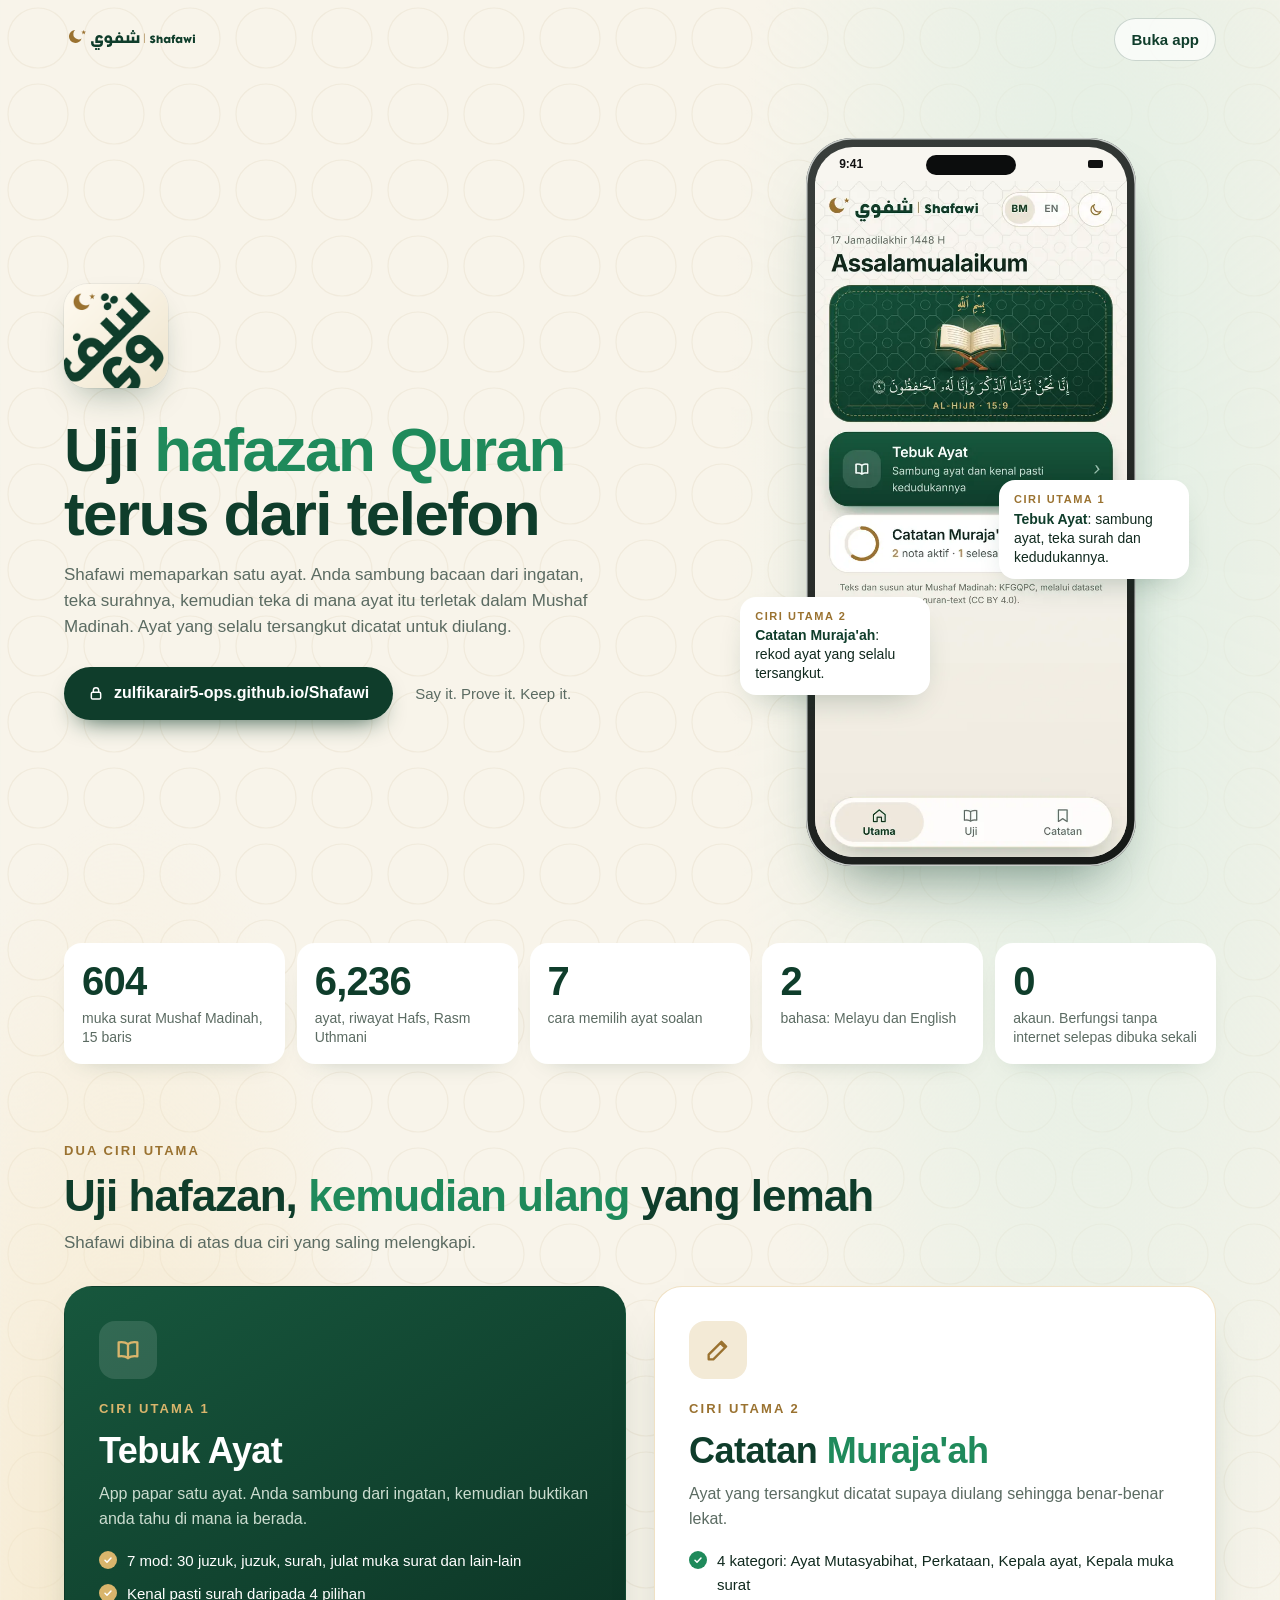
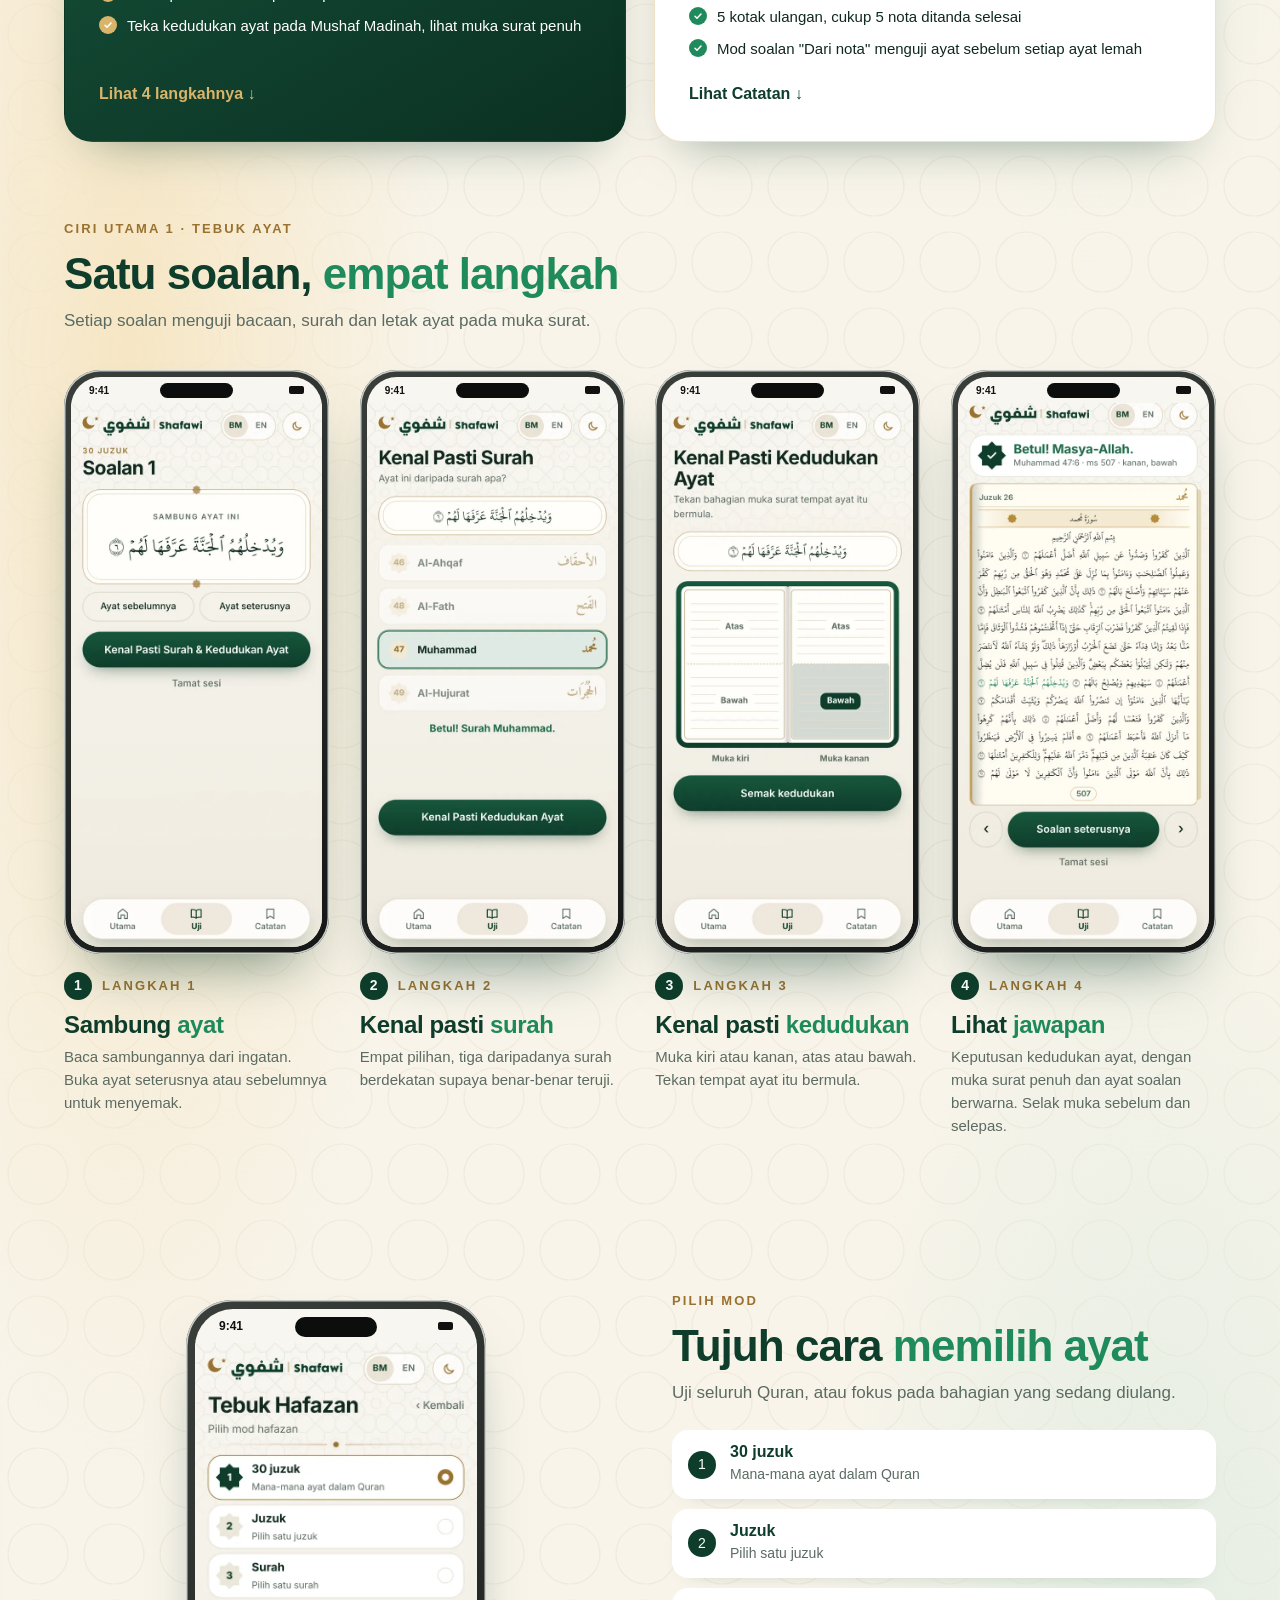
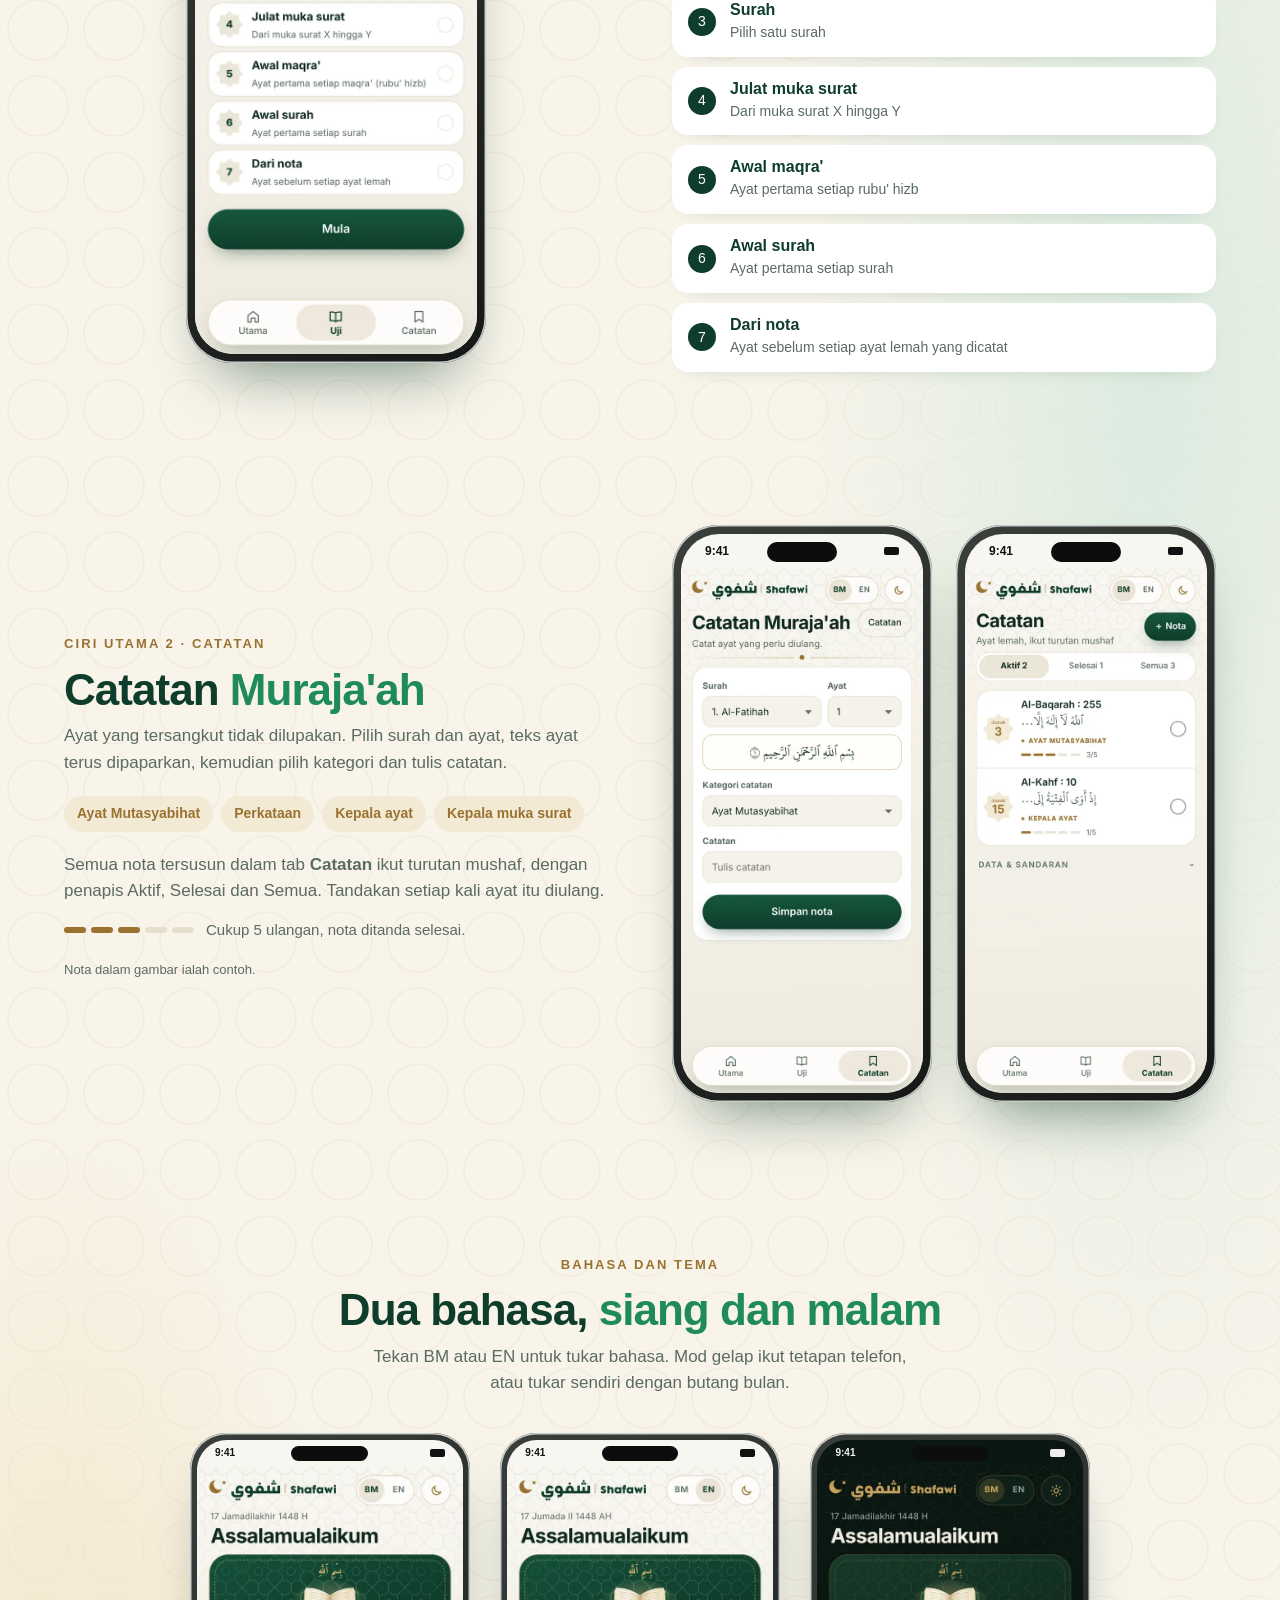
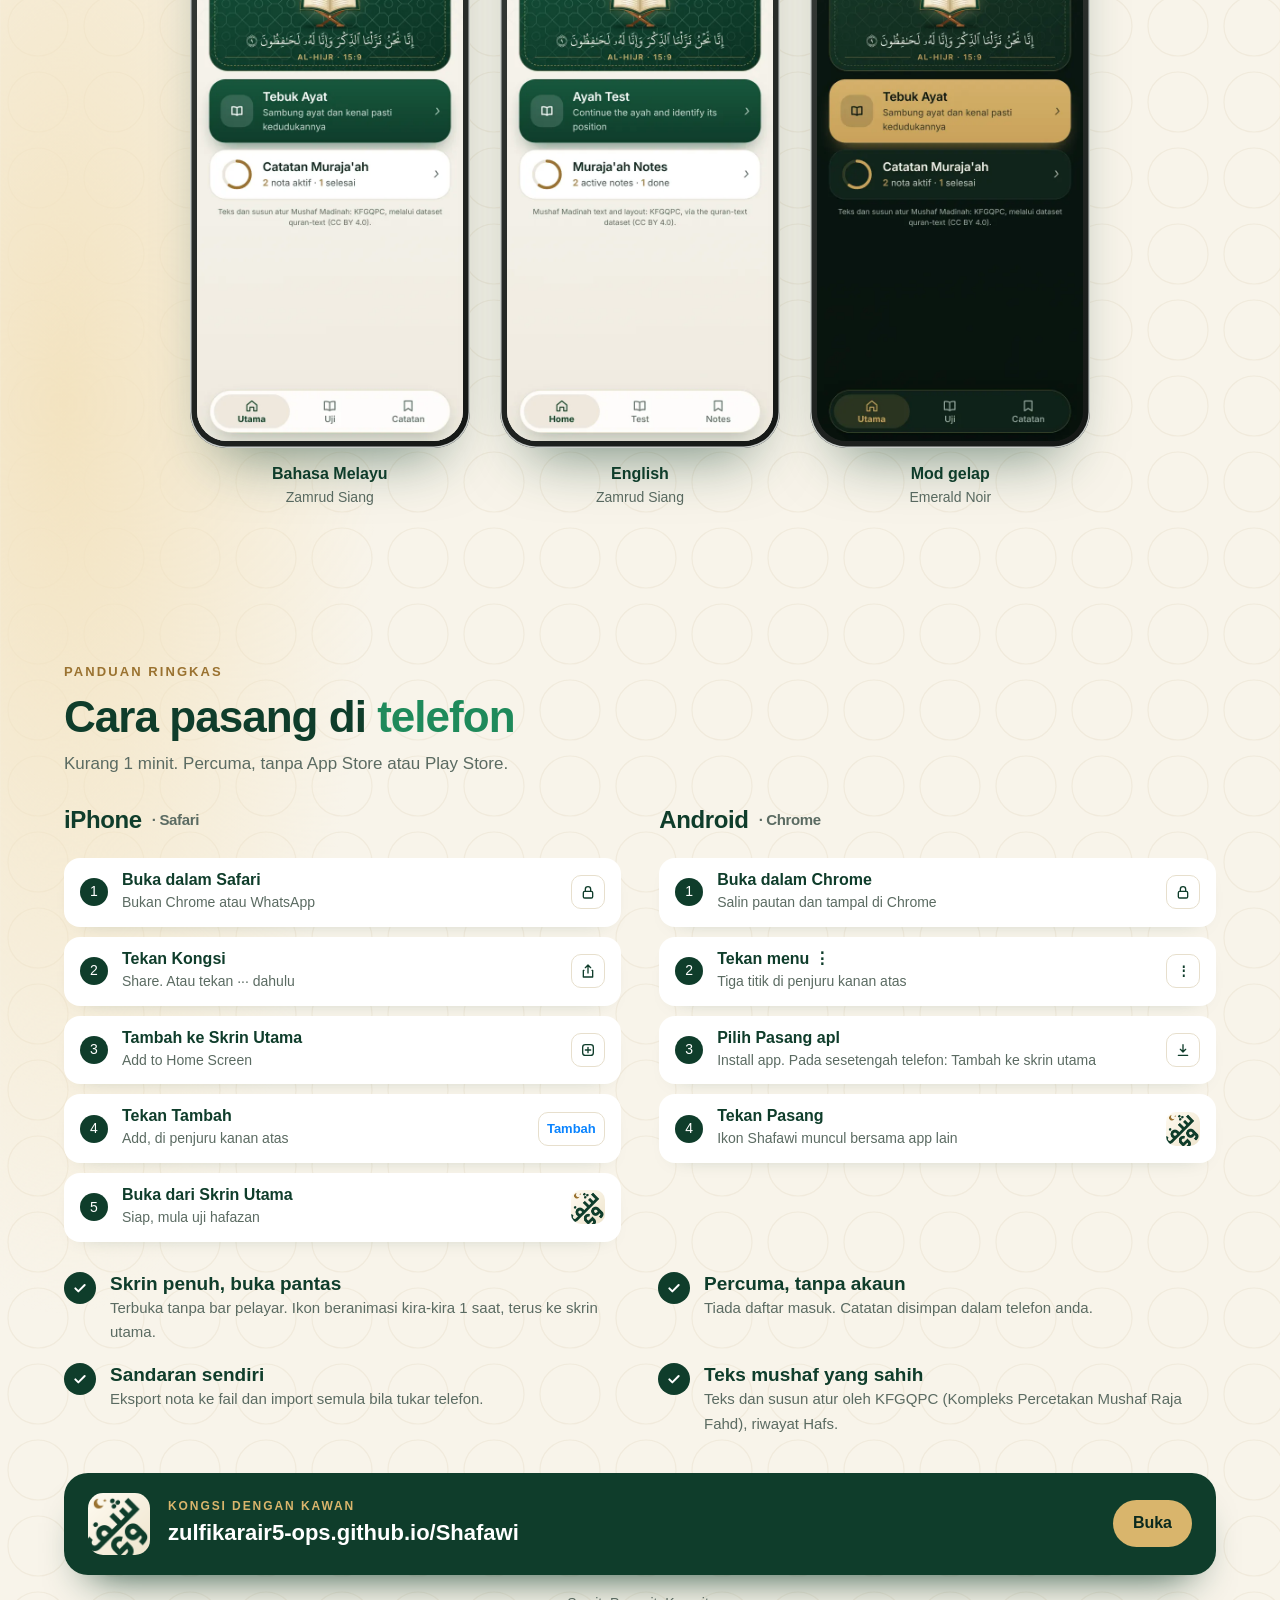
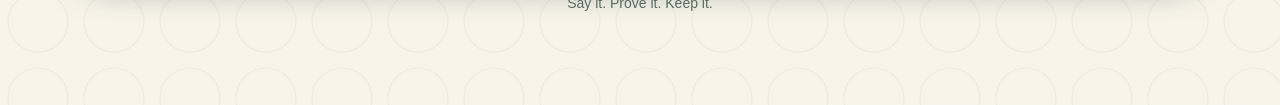
==== pengenalan/index.html @ 83bf3246 "Tambah halaman pengenalan di /pengenalan/ Halaman pengenalan Shafawi (dari dashboard) kini dihoskan " ====
<!doctype html>
<html lang="ms">
<head>
<meta charset="utf-8">
<meta name="viewport" content="width=device-width,initial-scale=1,viewport-fit=cover">
<title>Pengenalan Shafawi: App Uji Hafazan Al-Quran</title>
<meta name="description" content="Kenali Shafawi: app percuma untuk uji hafazan Al-Quran. Sambung ayat, teka surah, kenal pasti kedudukan ayat dalam Mushaf Madinah, dan catat ayat lemah untuk muraja'ah. Cara pasang di iPhone dan Android.">
<link rel="canonical" href="https://zulfikarair5-ops.github.io/Shafawi/pengenalan/">
<meta name="robots" content="index, follow">
<meta name="theme-color" content="#f8f4ea">
<meta property="og:type" content="website">
<meta property="og:site_name" content="Shafawi">
<meta property="og:title" content="Pengenalan Shafawi: Say it. Prove it. Keep it.">
<meta property="og:description" content="Uji hafazan Al-Quran dari telefon. Lihat cara ia berfungsi dan cara pasang di iPhone dan Android.">
<meta property="og:url" content="https://zulfikarair5-ops.github.io/Shafawi/pengenalan/">
<meta property="og:image" content="https://zulfikarair5-ops.github.io/Shafawi/icons/og-banner-cerah.jpg?v=2">
<meta property="og:image:width" content="1200">
<meta property="og:image:height" content="630">
<meta name="twitter:card" content="summary_large_image">
<meta name="twitter:image" content="https://zulfikarair5-ops.github.io/Shafawi/icons/og-banner-cerah.jpg?v=2">
<link rel="icon" href="../icons/icon.svg?v=2" type="image/svg+xml">
<link rel="apple-touch-icon" href="../icons/apple-touch-icon.png?v=2">
<style>
/* VOICE everyday, calm, shared with friends; follows the "Cara pasang di iPhone" poster
   IDEA the install-guide poster set: cream paper, soft gold and green glow, numbered step pills, iPhone mockups
   PICTURE the real app inside iPhone 15 frames with white callout cards
   COLOUR fixed Zamrud Siang: cream #f8f4ea, emerald #0f3d2b, highlight green #1f8a5b, gold #9a7230, white cards
   TYPE system sans (SF Pro), bold headings with green highlight words, gold small caps labels
   LAYOUT laptop: hero copy | phone; phone: label, title, phone, link banner */
:root{color-scheme:light;--bg:#f8f4ea;--bg2:#efe8d8;--card:#fff;--ink:#10291e;--mut:#5b6b62;--em:#0f3d2b;--hi:#1f8a5b;--gold:#9a7230;--gold2:#d9b56c;--line:#e7dfcd;
--sans:-apple-system,BlinkMacSystemFont,"SF Pro Text","SF Pro Display",Inter,"Helvetica Neue",Arial,sans-serif}
*{box-sizing:border-box;min-width:0}
body{margin:0;background:var(--bg);color:var(--ink);font:16px/1.55 var(--sans);overflow-x:clip;position:relative}
body::before{content:"";position:absolute;inset:0;z-index:-1;pointer-events:none;background:
radial-gradient(40% 30% at 85% 8%,#dfeee3 0,transparent 70%),radial-gradient(35% 25% at 10% 30%,#f6e6c4 0,transparent 70%),
radial-gradient(40% 25% at 90% 55%,#dcebe0 0,transparent 70%),radial-gradient(35% 20% at 5% 80%,#f3e3c0 0,transparent 70%),
url("data:image/svg+xml,%3Csvg xmlns='http://www.w3.org/2000/svg' width='76' height='76'%3E%3Ccircle cx='38' cy='38' r='30' fill='none' stroke='%239a7230' stroke-opacity='.08' stroke-width='1.2'/%3E%3C/svg%3E")}
a{color:inherit}
.in{max-width:1160px;margin:0 auto}
.band{padding-block:clamp(40px,6vw,80px);padding-left:max(5vw,16px,env(safe-area-inset-left,0px));padding-right:max(5vw,16px,env(safe-area-inset-right,0px))}
em{font-style:normal;color:var(--hi)}
h1{font-size:clamp(40px,5.6vw,62px);line-height:1.03;letter-spacing:-.025em;margin:0 0 16px;color:var(--em)}
h2{font-size:clamp(30px,3.8vw,44px);line-height:1.06;letter-spacing:-.022em;margin:0 0 10px;color:var(--em)}
h3{font-size:clamp(20px,2vw,24px);line-height:1.12;letter-spacing:-.015em;margin:0 0 6px;color:var(--em)}
.lead{font-size:17px;color:var(--mut);max-width:58ch;margin:0}
.lbl{display:flex;align-items:center;gap:10px;font-size:13px;font-weight:700;letter-spacing:.16em;text-transform:uppercase;color:var(--gold);margin-bottom:12px}
.pill{display:inline-grid;place-items:center;width:28px;height:28px;border-radius:50%;background:var(--em);color:#fff;font-size:14px;letter-spacing:0;flex:none}
.top{display:flex;align-items:center;justify-content:space-between;gap:16px;padding-block:18px 0}
.top img{height:30px;width:auto}
.top a{font-weight:650;font-size:15px;color:var(--em);text-decoration:none;border:1px solid #0f3d2b33;border-radius:999px;padding:9px 16px;background:#ffffffb0}
/* hero */
.hgrid{display:grid;grid-template-columns:minmax(0,1.1fr) minmax(0,.9fr);gap:clamp(28px,5vw,64px);align-items:center}
.icon{width:104px;height:104px;border-radius:24px;box-shadow:0 16px 34px -14px #0f3d2b66,0 0 0 1px #0000000d;margin-bottom:22px}
.link{display:inline-flex;align-items:center;gap:10px;background:var(--em);color:#fff;border-radius:999px;padding:14px 24px;font-weight:650;text-decoration:none;font-size:16px;overflow-wrap:anywhere;box-shadow:0 12px 26px -14px #0f3d2b}
.link svg{width:16px;height:16px;flex:none}
.cta{display:flex;flex-wrap:wrap;align-items:center;gap:14px 22px;margin-top:26px}
.say{color:var(--mut);font-size:15px}
/* phone */
.stage{position:relative;justify-self:center;width:min(100%,330px)}
.ph{position:relative;border-radius:46px;padding:9px;background:linear-gradient(145deg,#3a3f3c,#151816);box-shadow:0 0 0 1.5px #c9cdca inset,0 34px 60px -30px #0f3d2b99}
.scr{position:relative;border-radius:38px;overflow:hidden;background:#f8f6f0}
.sb{display:flex;justify-content:space-between;align-items:center;height:34px;padding:0 24px;font:650 12px var(--sans);color:#111}
.sb::after{content:"";position:absolute;top:8px;left:50%;width:29%;height:20px;margin-left:-14.5%;border-radius:12px;background:#0c0d0d}
.sb i{display:flex;gap:4px;align-items:center}.sb i u{display:block;width:15px;height:8px;border-radius:2px;background:#111}
.scr img{display:block;width:100%;aspect-ratio:590/1278;object-fit:cover}
.ph.dk .scr{background:#0a1712}.ph.dk .sb{color:#eee}.ph.dk .sb i u{background:#eee}
.call{position:absolute;background:#fff;border-radius:16px;padding:12px 15px;box-shadow:0 14px 34px -16px #0f3d2b55;font-size:14px;line-height:1.35;max-width:190px;z-index:2}
.call small{display:block;font-size:11px;font-weight:700;letter-spacing:.14em;text-transform:uppercase;color:var(--gold);margin-bottom:3px}
.call b{color:var(--em)}
.c1{top:47%;right:-16%}.c2{top:63%;left:-20%}
/* stats */
.stats{display:grid;grid-template-columns:repeat(5,minmax(0,1fr));gap:12px}
.st{background:var(--card);border-radius:18px;padding:18px;box-shadow:0 10px 28px -20px #0f3d2b66}
.st b{display:block;font-size:clamp(30px,3.2vw,40px);line-height:1;letter-spacing:-.02em;color:var(--em)}
.st span{display:block;margin-top:8px;font-size:14px;color:var(--mut);line-height:1.35}
/* flow */
.flow{display:grid;grid-template-columns:repeat(4,minmax(0,1fr));gap:clamp(18px,2.4vw,32px);margin-top:36px}
.step{display:flex;flex-direction:column;gap:18px}
.step .ph,.three .ph{border-radius:36px;padding:7px}.step .scr,.three .scr{border-radius:30px}.step .sb,.three .sb{height:26px;font-size:10px;padding:0 18px}.step .sb::after,.three .sb::after{top:6px;height:15px}
.step p{margin:0;color:var(--mut);font-size:15px}
/* split */
.split{display:grid;grid-template-columns:minmax(0,1fr) minmax(0,1fr);gap:clamp(28px,5vw,72px);align-items:center}
.list{list-style:none;padding:0;margin:24px 0 0;display:grid;gap:10px}
.list li{display:flex;align-items:center;gap:14px;background:var(--card);border-radius:16px;padding:12px 16px;box-shadow:0 8px 22px -18px #0f3d2b66}
.list li b{display:block;color:var(--em);font-size:16px;line-height:1.25}
.list li div span{font-size:14px;color:var(--mut)}
.list .ico{font-style:normal;margin-left:auto;flex:none;display:grid;place-items:center;min-width:34px;height:34px;padding:0 8px;border-radius:10px;border:1px solid var(--line);color:var(--em);font-size:13px;font-weight:700}
.list .ico svg{width:16px;height:16px}
.two{display:grid;grid-template-columns:repeat(2,minmax(0,1fr));gap:clamp(14px,2vw,24px)}
.three{display:grid;grid-template-columns:repeat(3,minmax(0,1fr));gap:clamp(14px,2.4vw,32px);max-width:900px;margin:36px auto 0}
.three figure{margin:0;text-align:center}
.three figcaption{margin-top:14px;font-weight:650;color:var(--em)}
.three figcaption span{display:block;font-weight:400;color:var(--mut);font-size:14px}
.cats{display:flex;flex-wrap:wrap;gap:8px;margin:20px 0}
.cats span{padding:7px 13px;border-radius:999px;background:#f3ead6;color:var(--gold);font-weight:650;font-size:14px}
.reps{display:flex;align-items:center;gap:12px;margin-top:14px;color:var(--mut);font-size:15px}
.reps i{display:flex;gap:5px}.reps u{width:22px;height:6px;border-radius:3px;background:var(--gold)}.reps u.o{background:var(--line)}
.note{font-size:13px;color:var(--mut);margin-top:18px}
/* install */
.inst{display:grid;grid-template-columns:repeat(2,minmax(0,1fr));gap:clamp(20px,3vw,40px);margin-top:30px}
.inst h3{display:flex;align-items:center;gap:10px}
.inst .lead{font-size:15px}
.checks{display:grid;grid-template-columns:repeat(2,minmax(0,1fr));gap:18px 36px;margin-top:30px}
.ck{display:flex;gap:14px}
.ck i{flex:none;display:grid;place-items:center;width:32px;height:32px;border-radius:50%;background:var(--em);color:#fff}
.ck i svg{width:16px;height:16px}
.ck b{display:block;color:var(--em);font-size:19px;line-height:1.25}
.ck span{color:var(--mut);font-size:15px}
.share{display:flex;align-items:center;gap:18px;background:var(--em);color:#fff;border-radius:24px;padding:20px 24px;text-decoration:none;margin-top:36px;box-shadow:0 24px 44px -26px #0f3d2b}
.share img{width:62px;height:62px;border-radius:15px;flex:none}
.share small{display:block;font-size:12px;font-weight:700;letter-spacing:.16em;text-transform:uppercase;color:var(--gold2)}
.share b{display:block;font-size:clamp(17px,2.2vw,22px);overflow-wrap:anywhere}
.share .go{margin-left:auto;flex:none;background:var(--gold2);color:#0b2a1e;border-radius:999px;padding:11px 20px;font-weight:700}
.feat{display:grid;grid-template-columns:repeat(2,minmax(0,1fr));gap:clamp(16px,2.4vw,28px);margin-top:30px}
.fc{display:flex;flex-direction:column;border-radius:28px;padding:clamp(22px,3vw,34px);background:var(--card);box-shadow:0 24px 48px -30px #0f3d2b88;text-decoration:none;border:1.5px solid #d9b56c66}
.fc.g{background:linear-gradient(150deg,#17573d,#0b3022);color:#fff;border-color:transparent}
.fc .fi{display:grid;place-items:center;width:58px;height:58px;border-radius:16px;background:#f3ead6;color:var(--gold);margin-bottom:20px}
.fc.g .fi{background:#ffffff1f;color:var(--gold2)}
.fc .fi svg{width:28px;height:28px}
.fc h3{font-size:clamp(28px,3vw,36px);margin-bottom:10px}
.fc.g h3{color:#fff}.fc.g .lbl{color:var(--gold2)}
.fc p{margin:0 0 18px;color:var(--mut);font-size:16px}.fc.g p{color:#cbdccf}
.fc ul{list-style:none;padding:0;margin:0 0 22px;display:grid;gap:9px}
.fc li{display:flex;gap:10px;align-items:flex-start;font-size:15px}
.fc li::before{content:"";flex:none;width:18px;height:18px;margin-top:2px;border-radius:50%;background:var(--hi) url("data:image/svg+xml,%3Csvg xmlns='http://www.w3.org/2000/svg' viewBox='0 0 24 24'%3E%3Cpath d='M6 12.5l4 4L18 8' fill='none' stroke='white' stroke-width='3' stroke-linecap='round' stroke-linejoin='round'/%3E%3C/svg%3E") center/12px no-repeat}
.fc.g li::before{background-color:var(--gold2)}
.fc .more{margin-top:auto;font-weight:700;color:var(--em)}.fc.g .more{color:var(--gold2)}
.foot{text-align:center;color:var(--mut);font-size:14px;margin-top:18px}
@media(max-width:900px){
.hgrid,.split,.inst{grid-template-columns:1fr}.stage{width:min(80%,320px)}
.stats{grid-template-columns:repeat(3,minmax(0,1fr))}
.flow{grid-template-columns:repeat(2,minmax(0,1fr));row-gap:40px}
.split .pics{order:2}.c1{right:-8%}.c2{left:-10%}}
@media(max-width:900px){.feat{grid-template-columns:1fr}}
@media(max-width:600px){
.stats{grid-template-columns:repeat(2,minmax(0,1fr))}.st:last-child{grid-column:1/-1}
.flow{gap:14px;row-gap:34px}.step p{font-size:14px}.step .lbl{font-size:11px;letter-spacing:.12em;gap:7px}.step .pill{width:24px;height:24px;font-size:12px}
.three{grid-template-columns:repeat(3,minmax(0,1fr));gap:10px}.three figcaption{font-size:14px}.three figcaption span{font-size:12px}
.checks{grid-template-columns:1fr}.share{flex-wrap:wrap}.share .go{margin-left:0}
.call{font-size:13px;max-width:150px;padding:10px 12px}.c1{right:-6%;top:44%}.c2{left:-6%;top:62%}
.ph{border-radius:40px}.scr{border-radius:33px}.three .ph{border-radius:24px;padding:5px}.three .scr{border-radius:20px}.three .sb{height:18px;font-size:8px;padding:0 10px}.three .sb::after{top:4px;height:10px}}
</style>
</head>
<body>

<div class="band" style="padding-block:0">
 <div class="in top"><img src="img/wm-light.svg" alt="Shafawi"><a href="../">Buka app</a></div>
</div>

<section class="band">
 <div class="in hgrid">
  <div>
   <img class="icon" src="img/icon.png" alt="Ikon Shafawi">
   
   <h1>Uji <em>hafazan Quran</em> terus dari telefon</h1>
   <p class="lead">Shafawi memaparkan satu ayat. Anda sambung bacaan dari ingatan, teka surahnya, kemudian teka di mana ayat itu terletak dalam Mushaf Madinah. Ayat yang selalu tersangkut dicatat untuk diulang.</p>
   <div class="cta"><a class="link" href="../"><svg viewBox="0 0 24 24" fill="none" stroke="currentColor" stroke-width="2.2" stroke-linecap="round"><rect x="5" y="11" width="14" height="10" rx="2"/><path d="M8 11V8a4 4 0 018 0v3"/></svg>zulfikarair5-ops.github.io/Shafawi</a><span class="say">Say it. Prove it. Keep it.</span></div>
  </div>
  <div class="stage">
   <div class="ph"><div class="scr"><div class="sb"><span>9:41</span><i><u></u></i></div><img src="img/01-home-light.webp" alt="Skrin utama Shafawi"></div></div>
   <div class="call c1"><small>Ciri utama 1</small><b>Tebuk Ayat</b>: sambung ayat, teka surah dan kedudukannya.</div>
   <div class="call c2"><small>Ciri utama 2</small><b>Catatan Muraja'ah</b>: rekod ayat yang selalu tersangkut.</div>
  </div>
 </div>
</section>

<section class="band" style="padding-top:0">
 <div class="in stats">
  <div class="st"><b>604</b><span>muka surat Mushaf Madinah, 15 baris</span></div>
  <div class="st"><b>6,236</b><span>ayat, riwayat Hafs, Rasm Uthmani</span></div>
  <div class="st"><b>7</b><span>cara memilih ayat soalan</span></div>
  <div class="st"><b>2</b><span>bahasa: Melayu dan English</span></div>
  <div class="st"><b>0</b><span>akaun. Berfungsi tanpa internet selepas dibuka sekali</span></div>
 </div>
</section>

<section class="band" style="padding-top:0">
 <div class="in">
  <div class="lbl">Dua ciri utama</div>
  <h2>Uji hafazan, <em>kemudian ulang</em> yang lemah</h2>
  <p class="lead">Shafawi dibina di atas dua ciri yang saling melengkapi.</p>
  <div class="feat">
   <a class="fc g" href="#uji"><span class="fi"><svg viewBox="0 0 24 24" fill="none" stroke="currentColor" stroke-width="2" stroke-linecap="round" stroke-linejoin="round"><path d="M12 7c-2-1.6-5-2-8-1.5v12c3-.5 6 0 8 1.5 2-1.5 5-2 8-1.5v-12c-3-.5-6-.1-8 1.5zM12 7v12"/></svg></span><div class="lbl">Ciri utama 1</div><h3>Tebuk Ayat</h3><p>App papar satu ayat. Anda sambung dari ingatan, kemudian buktikan anda tahu di mana ia berada.</p><ul><li>7 mod: 30 juzuk, juzuk, surah, julat muka surat dan lain-lain</li><li>Kenal pasti surah daripada 4 pilihan</li><li>Teka kedudukan ayat pada Mushaf Madinah, lihat muka surat penuh</li></ul><span class="more">Lihat 4 langkahnya &darr;</span></a>
   <a class="fc" href="#catatan"><span class="fi"><svg viewBox="0 0 24 24" fill="none" stroke="currentColor" stroke-width="2" stroke-linecap="round" stroke-linejoin="round"><path d="M4 20h4L19 9l-4-4L4 16zM14 6l4 4"/></svg></span><div class="lbl">Ciri utama 2</div><h3>Catatan <em>Muraja'ah</em></h3><p>Ayat yang tersangkut dicatat supaya diulang sehingga benar-benar lekat.</p><ul><li>4 kategori: Ayat Mutasyabihat, Perkataan, Kepala ayat, Kepala muka surat</li><li>5 kotak ulangan, cukup 5 nota ditanda selesai</li><li>Mod soalan "Dari nota" menguji ayat sebelum setiap ayat lemah</li></ul><span class="more">Lihat Catatan &darr;</span></a>
  </div>
 </div>
</section>

<section class="band" style="padding-top:0" id="uji">
 <div class="in">
  <div class="lbl">Ciri utama 1 &middot; Tebuk ayat</div>
  <h2>Satu soalan, <em>empat langkah</em></h2>
  <p class="lead">Setiap soalan menguji bacaan, surah dan letak ayat pada muka surat.</p>
  <div class="flow">
   <div class="step"><div class="ph"><div class="scr"><div class="sb"><span>9:41</span><i><u></u></i></div><img src="img/03-soalan-light.webp" alt="Skrin soalan"></div></div><div><div class="lbl"><span class="pill">1</span>Langkah 1</div><h3>Sambung <em>ayat</em></h3><p>Baca sambungannya dari ingatan. Buka ayat seterusnya atau sebelumnya untuk menyemak.</p></div></div>
   <div class="step"><div class="ph"><div class="scr"><div class="sb"><span>9:41</span><i><u></u></i></div><img src="img/04-surah-light.webp" alt="Kenal pasti surah"></div></div><div><div class="lbl"><span class="pill">2</span>Langkah 2</div><h3>Kenal pasti <em>surah</em></h3><p>Empat pilihan, tiga daripadanya surah berdekatan supaya benar-benar teruji.</p></div></div>
   <div class="step"><div class="ph"><div class="scr"><div class="sb"><span>9:41</span><i><u></u></i></div><img src="img/05-teka-light.webp" alt="Kenal pasti kedudukan"></div></div><div><div class="lbl"><span class="pill">3</span>Langkah 3</div><h3>Kenal pasti <em>kedudukan</em></h3><p>Muka kiri atau kanan, atas atau bawah. Tekan tempat ayat itu bermula.</p></div></div>
   <div class="step"><div class="ph"><div class="scr"><div class="sb"><span>9:41</span><i><u></u></i></div><img src="img/06-jawapan-light.webp" alt="Skrin jawapan"></div></div><div><div class="lbl"><span class="pill">4</span>Langkah 4</div><h3>Lihat <em>jawapan</em></h3><p>Keputusan kedudukan ayat, dengan muka surat penuh dan ayat soalan berwarna. Selak muka sebelum dan selepas.</p></div></div>
  </div>
 </div>
</section>

<section class="band">
 <div class="in split">
  <div class="pics stage" style="width:min(100%,300px)"><div class="ph"><div class="scr"><div class="sb"><span>9:41</span><i><u></u></i></div><img src="img/02-mod-light.webp" alt="Pilih mod hafazan"></div></div></div>
  <div>
   <div class="lbl">Pilih mod</div>
   <h2>Tujuh cara <em>memilih ayat</em></h2>
   <p class="lead">Uji seluruh Quran, atau fokus pada bahagian yang sedang diulang.</p>
   <ol class="list">
    <li><span class="pill">1</span><div><b>30 juzuk</b><span>Mana-mana ayat dalam Quran</span></div></li>
    <li><span class="pill">2</span><div><b>Juzuk</b><span>Pilih satu juzuk</span></div></li>
    <li><span class="pill">3</span><div><b>Surah</b><span>Pilih satu surah</span></div></li>
    <li><span class="pill">4</span><div><b>Julat muka surat</b><span>Dari muka surat X hingga Y</span></div></li>
    <li><span class="pill">5</span><div><b>Awal maqra'</b><span>Ayat pertama setiap rubu' hizb</span></div></li>
    <li><span class="pill">6</span><div><b>Awal surah</b><span>Ayat pertama setiap surah</span></div></li>
    <li><span class="pill">7</span><div><b>Dari nota</b><span>Ayat sebelum setiap ayat lemah yang dicatat</span></div></li>
   </ol>
  </div>
 </div>
</section>

<section class="band" id="catatan">
 <div class="in split">
  <div>
   <div class="lbl">Ciri utama 2 &middot; Catatan</div>
   <h2>Catatan <em>Muraja'ah</em></h2>
   <p class="lead">Ayat yang tersangkut tidak dilupakan. Pilih surah dan ayat, teks ayat terus dipaparkan, kemudian pilih kategori dan tulis catatan.</p>
   <div class="cats"><span>Ayat Mutasyabihat</span><span>Perkataan</span><span>Kepala ayat</span><span>Kepala muka surat</span></div>
   <p class="lead">Semua nota tersusun dalam tab <b>Catatan</b> ikut turutan mushaf, dengan penapis Aktif, Selesai dan Semua. Tandakan setiap kali ayat itu diulang.</p>
   <div class="reps"><i><u></u><u></u><u></u><u class="o"></u><u class="o"></u></i>Cukup 5 ulangan, nota ditanda selesai.</div>
   <p class="note">Nota dalam gambar ialah contoh.</p>
  </div>
  <div class="pics two">
   <div class="ph"><div class="scr"><div class="sb"><span>9:41</span><i><u></u></i></div><img src="img/07-nota-light.webp" alt="Borang catatan"></div></div>
   <div class="ph"><div class="scr"><div class="sb"><span>9:41</span><i><u></u></i></div><img src="img/08-library-light.webp" alt="Senarai Catatan"></div></div>
  </div>
 </div>
</section>

<section class="band">
 <div class="in" style="text-align:center">
  <div class="lbl" style="justify-content:center">Bahasa dan tema</div>
  <h2>Dua bahasa, <em>siang dan malam</em></h2>
  <p class="lead" style="margin:0 auto">Tekan BM atau EN untuk tukar bahasa. Mod gelap ikut tetapan telefon, atau tukar sendiri dengan butang bulan.</p>
  <div class="three">
   <figure><div class="ph"><div class="scr"><div class="sb"><span>9:41</span><i><u></u></i></div><img src="img/01-home-light.webp" alt="Bahasa Melayu, mod cerah"></div></div><figcaption>Bahasa Melayu<span>Zamrud Siang</span></figcaption></figure>
   <figure><div class="ph"><div class="scr"><div class="sb"><span>9:41</span><i><u></u></i></div><img src="img/09-home-en-light.webp" alt="English, mod cerah"></div></div><figcaption>English<span>Zamrud Siang</span></figcaption></figure>
   <figure><div class="ph dk"><div class="scr"><div class="sb"><span>9:41</span><i><u></u></i></div><img src="img/01-home-dark.webp" alt="Mod gelap"></div></div><figcaption>Mod gelap<span>Emerald Noir</span></figcaption></figure>
  </div>
 </div>
</section>

<section class="band" id="pasang">
 <div class="in">
  <div class="lbl">Panduan ringkas</div>
  <h2>Cara pasang di <em>telefon</em></h2>
  <p class="lead">Kurang 1 minit. Percuma, tanpa App Store atau Play Store.</p>
  <div class="inst">
   <div>
    <h3>iPhone <span class="lead">&middot; Safari</span></h3>
    <ol class="list">
     <li><span class="pill">1</span><div><b>Buka dalam Safari</b><span>Bukan Chrome atau WhatsApp</span></div><i class="ico"><svg viewBox="0 0 24 24" fill="none" stroke="currentColor" stroke-width="2" stroke-linecap="round"><rect x="5" y="11" width="14" height="10" rx="2"/><path d="M8 11V8a4 4 0 018 0v3"/></svg></i></li>
     <li><span class="pill">2</span><div><b>Tekan Kongsi</b><span>Share. Atau tekan &middot;&middot;&middot; dahulu</span></div><i class="ico"><svg viewBox="0 0 24 24" fill="none" stroke="currentColor" stroke-width="2" stroke-linecap="round" stroke-linejoin="round"><path d="M12 3v12M8 7l4-4 4 4M6 11H5v10h14V11h-1"/></svg></i></li>
     <li><span class="pill">3</span><div><b>Tambah ke Skrin Utama</b><span>Add to Home Screen</span></div><i class="ico"><svg viewBox="0 0 24 24" fill="none" stroke="currentColor" stroke-width="2" stroke-linecap="round"><rect x="4" y="4" width="16" height="16" rx="4"/><path d="M12 8v8M8 12h8"/></svg></i></li>
     <li><span class="pill">4</span><div><b>Tekan Tambah</b><span>Add, di penjuru kanan atas</span></div><i class="ico" style="color:#0a84ff">Tambah</i></li>
     <li><span class="pill">5</span><div><b>Buka dari Skrin Utama</b><span>Siap, mula uji hafazan</span></div><img class="ico" src="img/icon.png" alt="" style="padding:0;border:0;width:34px"></li>
    </ol>
   </div>
   <div>
    <h3>Android <span class="lead">&middot; Chrome</span></h3>
    <ol class="list">
     <li><span class="pill">1</span><div><b>Buka dalam Chrome</b><span>Salin pautan dan tampal di Chrome</span></div><i class="ico"><svg viewBox="0 0 24 24" fill="none" stroke="currentColor" stroke-width="2" stroke-linecap="round"><rect x="5" y="11" width="14" height="10" rx="2"/><path d="M8 11V8a4 4 0 018 0v3"/></svg></i></li>
     <li><span class="pill">2</span><div><b>Tekan menu &#8942;</b><span>Tiga titik di penjuru kanan atas</span></div><i class="ico">&#8942;</i></li>
     <li><span class="pill">3</span><div><b>Pilih Pasang apl</b><span>Install app. Pada sesetengah telefon: Tambah ke skrin utama</span></div><i class="ico"><svg viewBox="0 0 24 24" fill="none" stroke="currentColor" stroke-width="2" stroke-linecap="round" stroke-linejoin="round"><path d="M12 4v11M8 11l4 4 4-4M5 20h14"/></svg></i></li>
     <li><span class="pill">4</span><div><b>Tekan Pasang</b><span>Ikon Shafawi muncul bersama app lain</span></div><img class="ico" src="img/icon.png" alt="" style="padding:0;border:0;width:34px"></li>
    </ol>
   </div>
  </div>

  <div class="checks">
   <div class="ck"><i><svg viewBox="0 0 24 24" fill="none" stroke="currentColor" stroke-width="3" stroke-linecap="round" stroke-linejoin="round"><path d="M5 12.5l4.5 4.5L19 7.5"/></svg></i><div><b>Skrin penuh, buka pantas</b><span>Terbuka tanpa bar pelayar. Ikon beranimasi kira-kira 1 saat, terus ke skrin utama.</span></div></div>
   <div class="ck"><i><svg viewBox="0 0 24 24" fill="none" stroke="currentColor" stroke-width="3" stroke-linecap="round" stroke-linejoin="round"><path d="M5 12.5l4.5 4.5L19 7.5"/></svg></i><div><b>Percuma, tanpa akaun</b><span>Tiada daftar masuk. Catatan disimpan dalam telefon anda.</span></div></div>
   <div class="ck"><i><svg viewBox="0 0 24 24" fill="none" stroke="currentColor" stroke-width="3" stroke-linecap="round" stroke-linejoin="round"><path d="M5 12.5l4.5 4.5L19 7.5"/></svg></i><div><b>Sandaran sendiri</b><span>Eksport nota ke fail dan import semula bila tukar telefon.</span></div></div>
   <div class="ck"><i><svg viewBox="0 0 24 24" fill="none" stroke="currentColor" stroke-width="3" stroke-linecap="round" stroke-linejoin="round"><path d="M5 12.5l4.5 4.5L19 7.5"/></svg></i><div><b>Teks mushaf yang sahih</b><span>Teks dan susun atur oleh KFGQPC (Kompleks Percetakan Mushaf Raja Fahd), riwayat Hafs.</span></div></div>
  </div>

  <a class="share" href="../"><img src="img/icon.png" alt=""><div><small>Kongsi dengan kawan</small><b>zulfikarair5-ops.github.io/Shafawi</b></div><span class="go">Buka</span></a>
  <p class="foot">Say it. Prove it. Keep it.</p>
 </div>
</section>
</body>
</html>
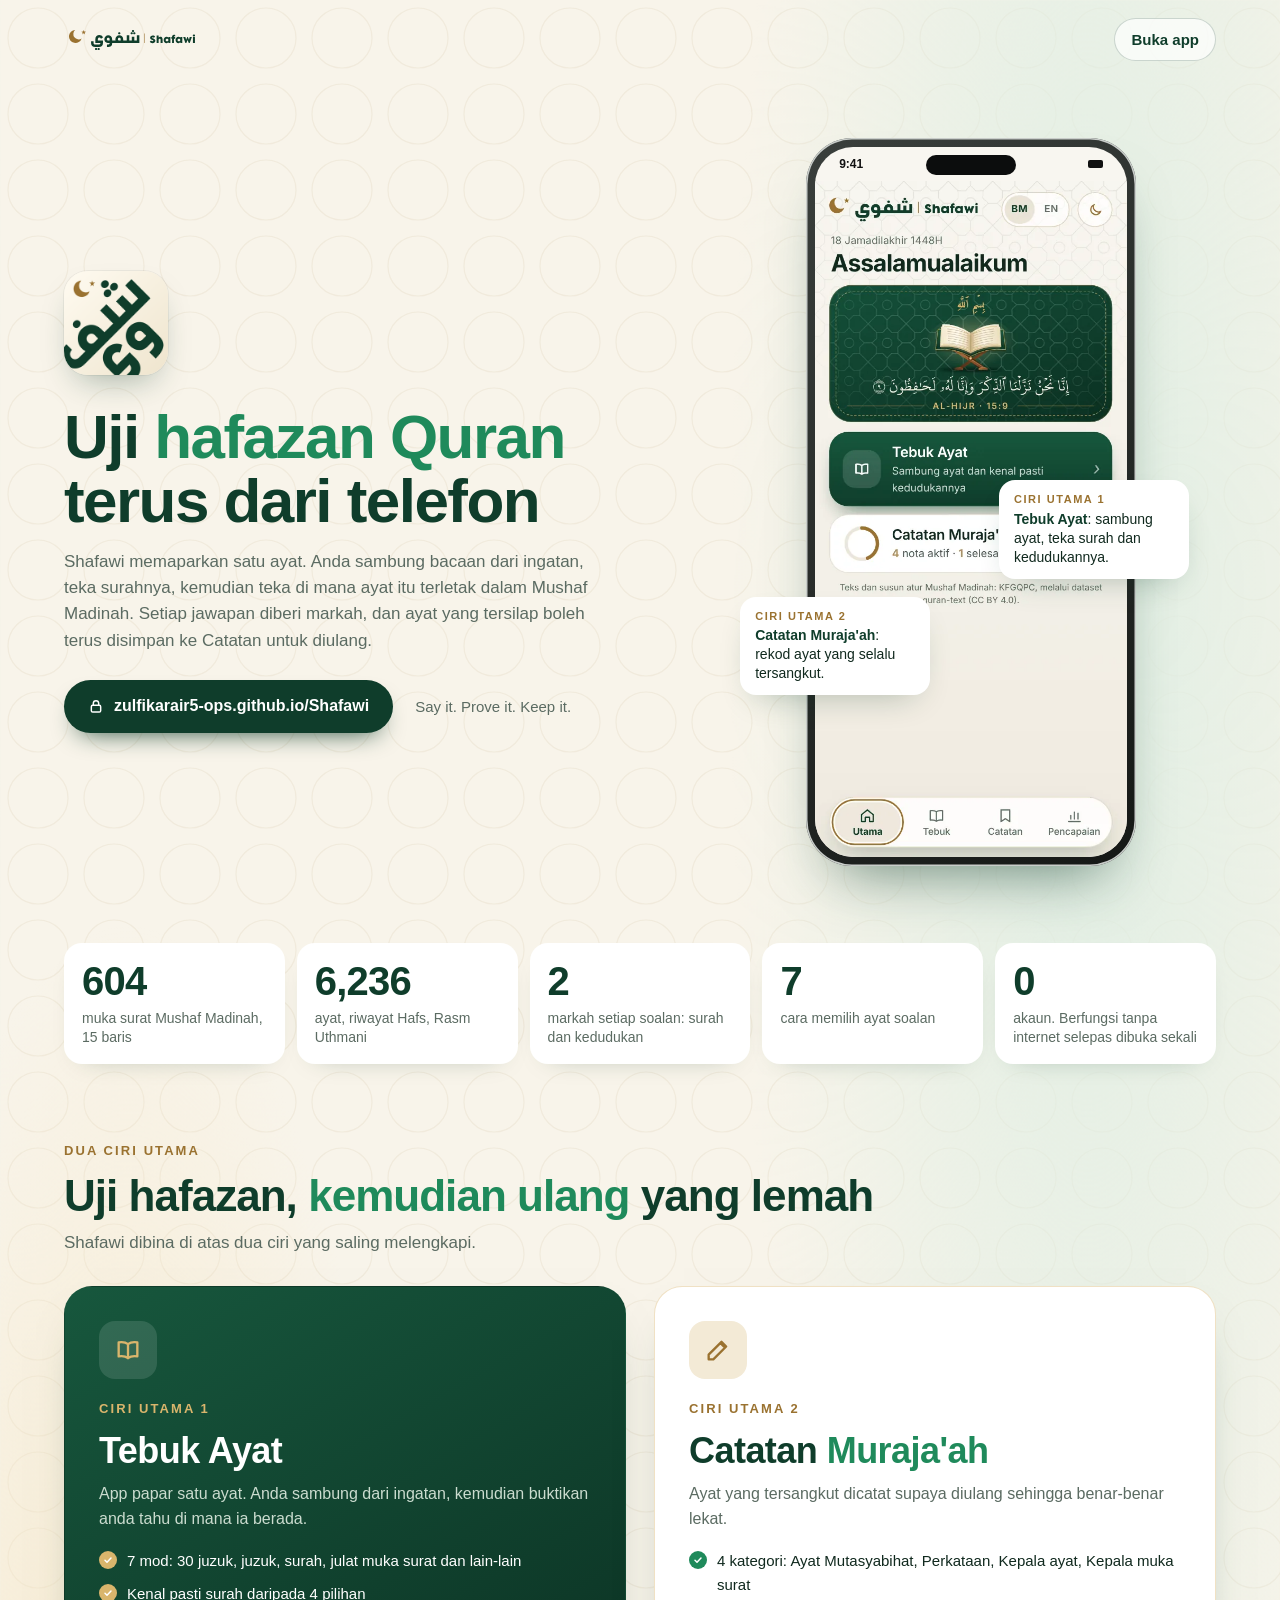
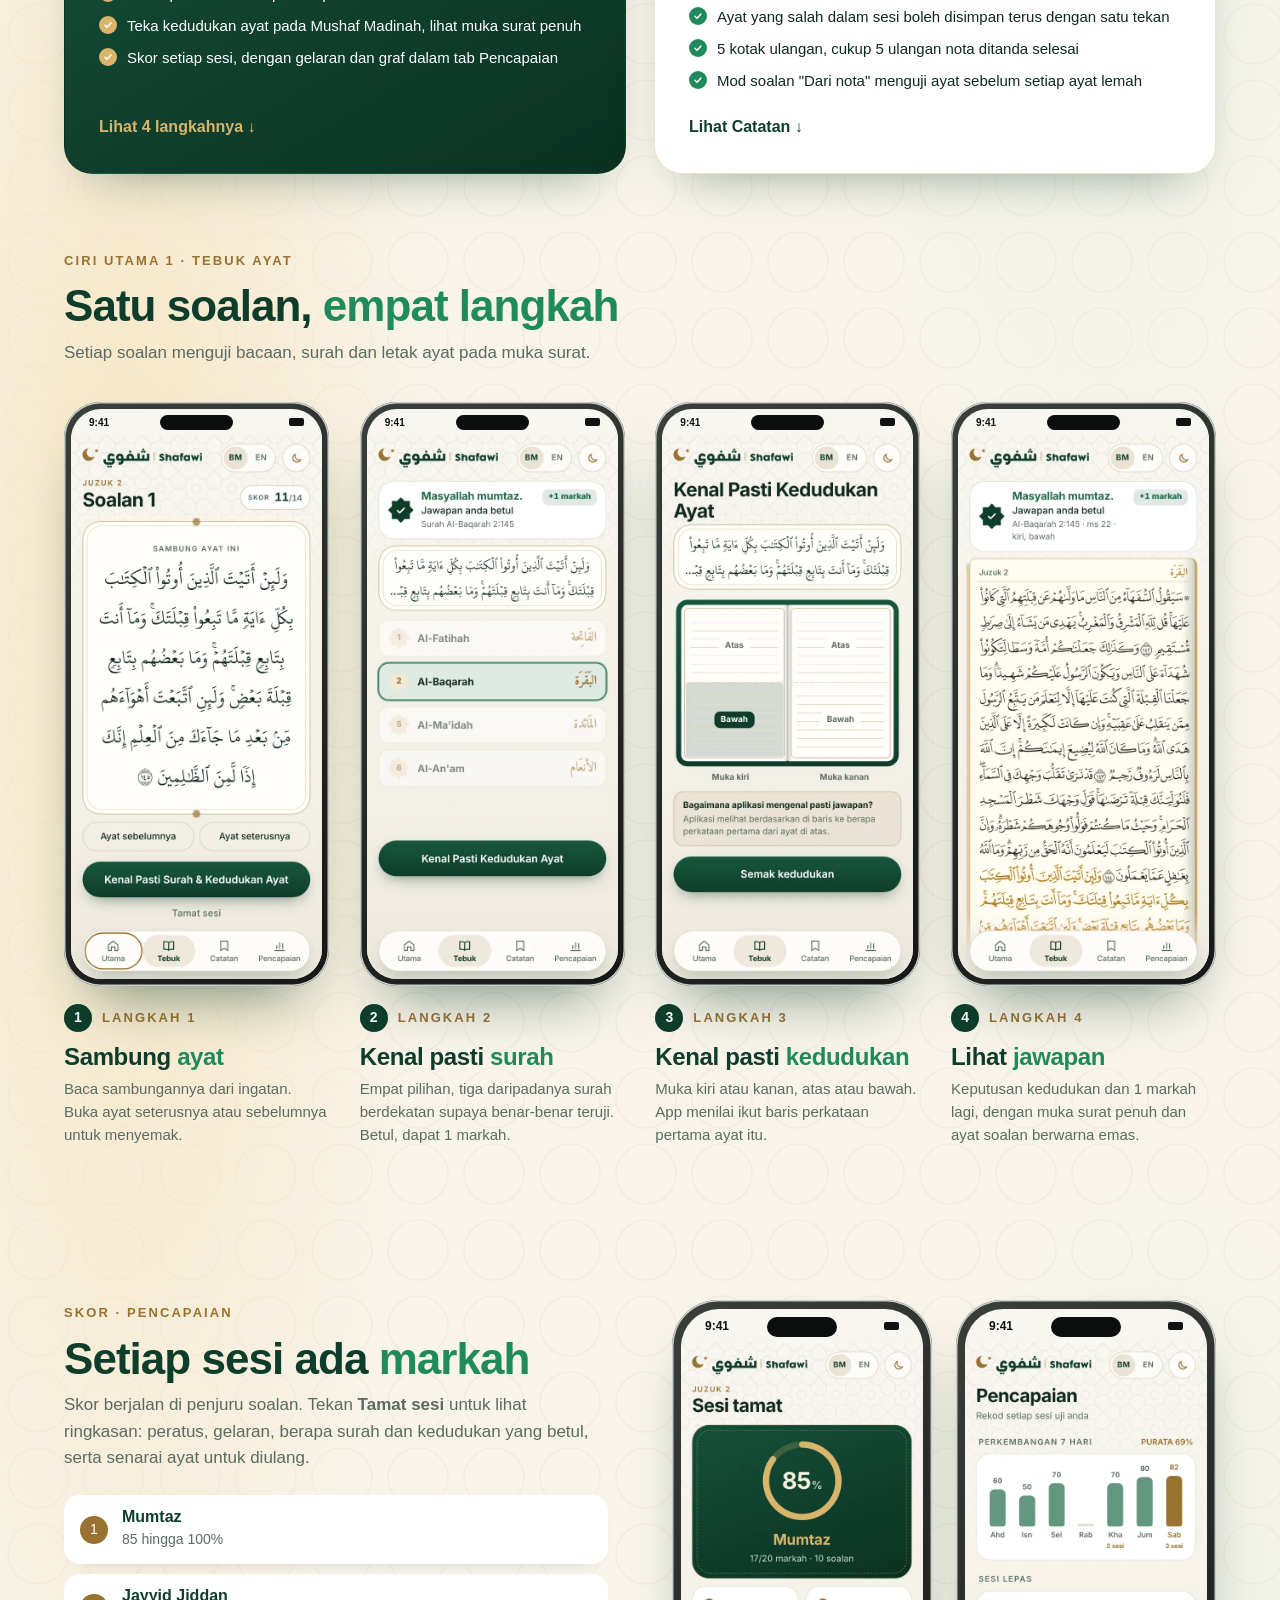
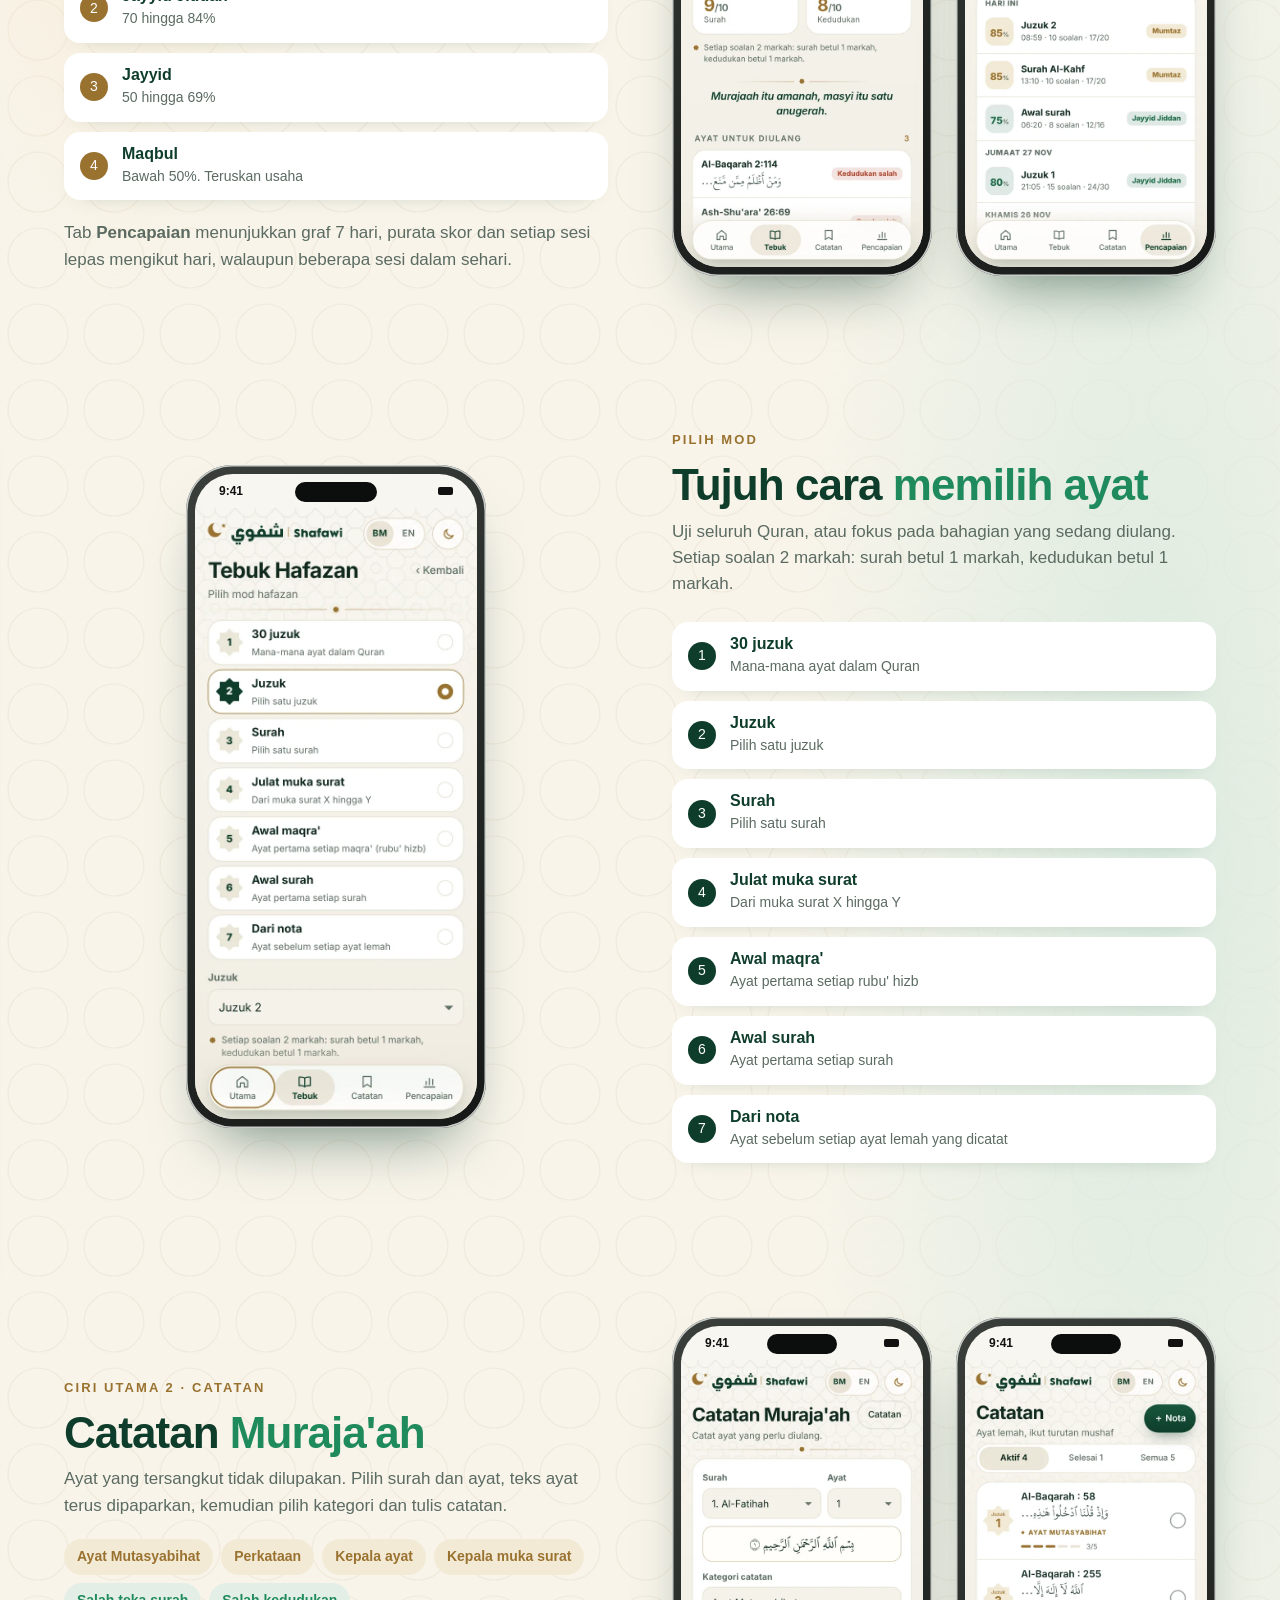
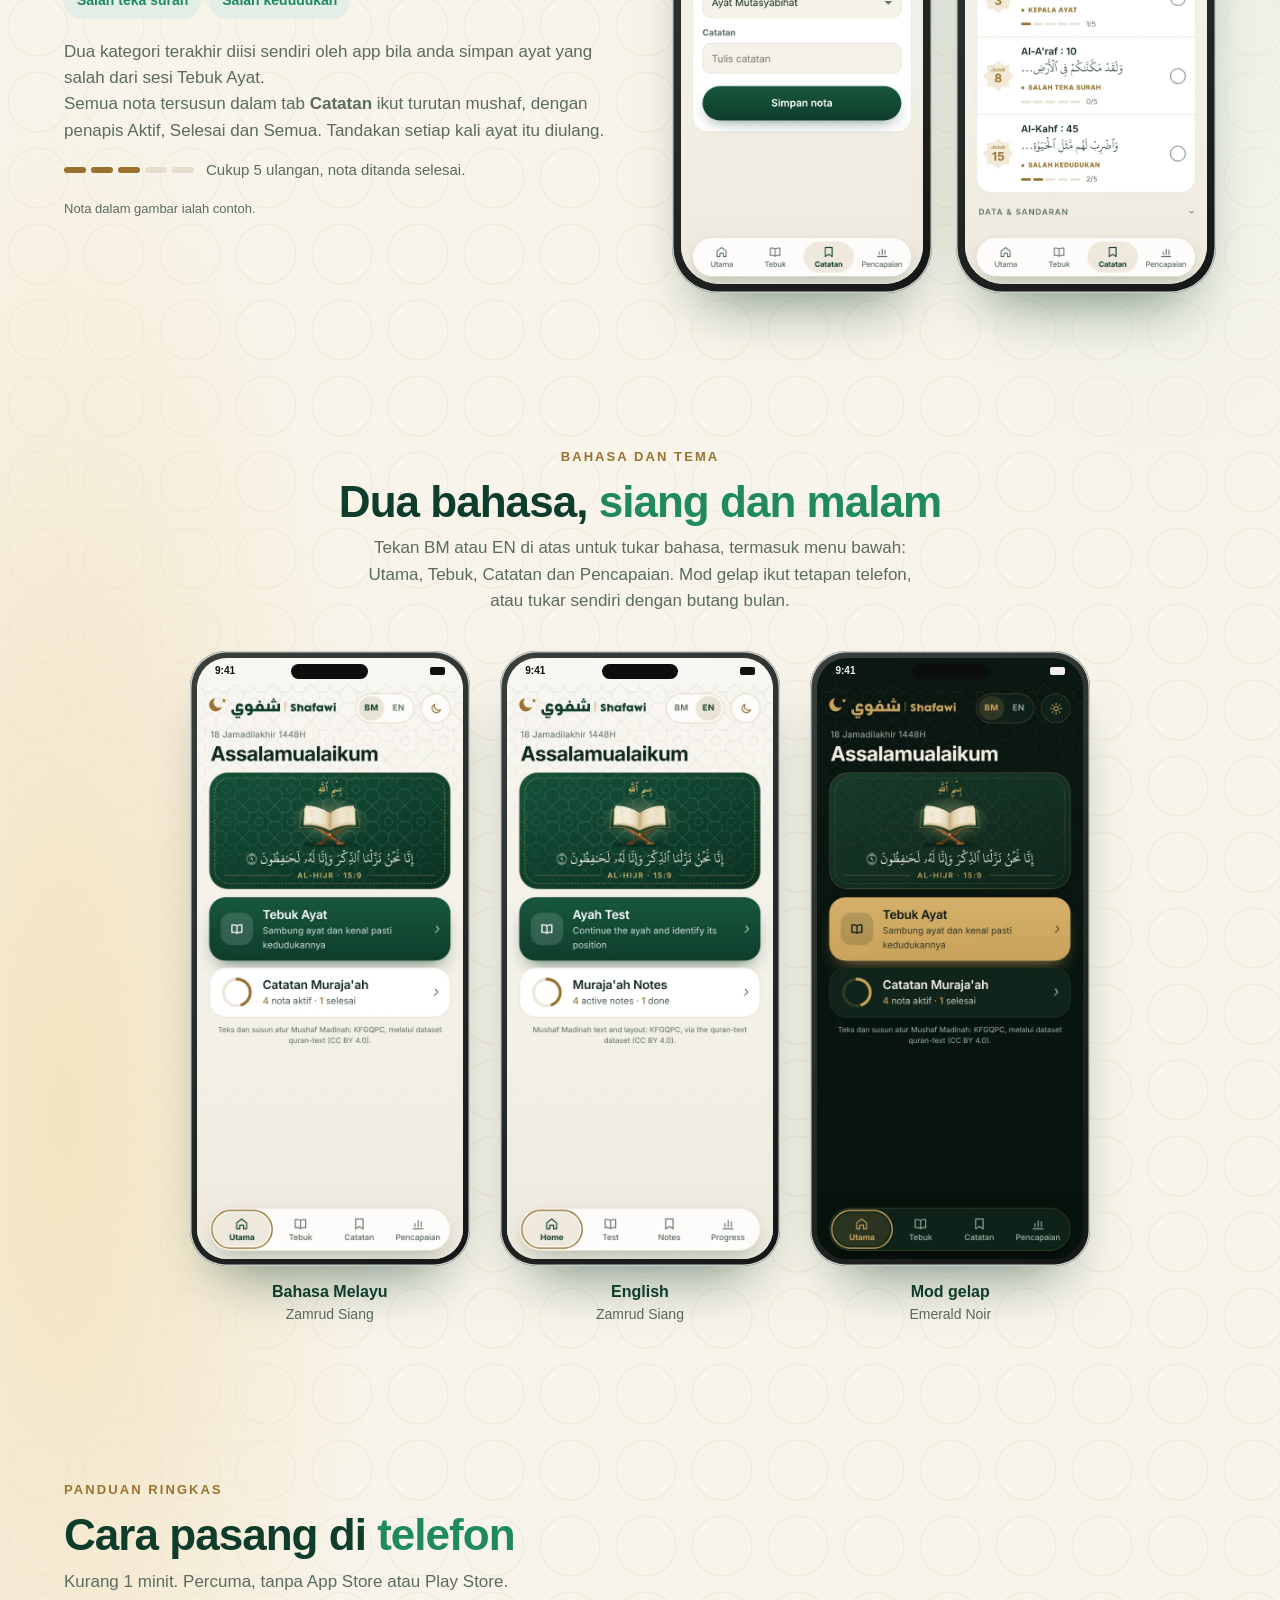
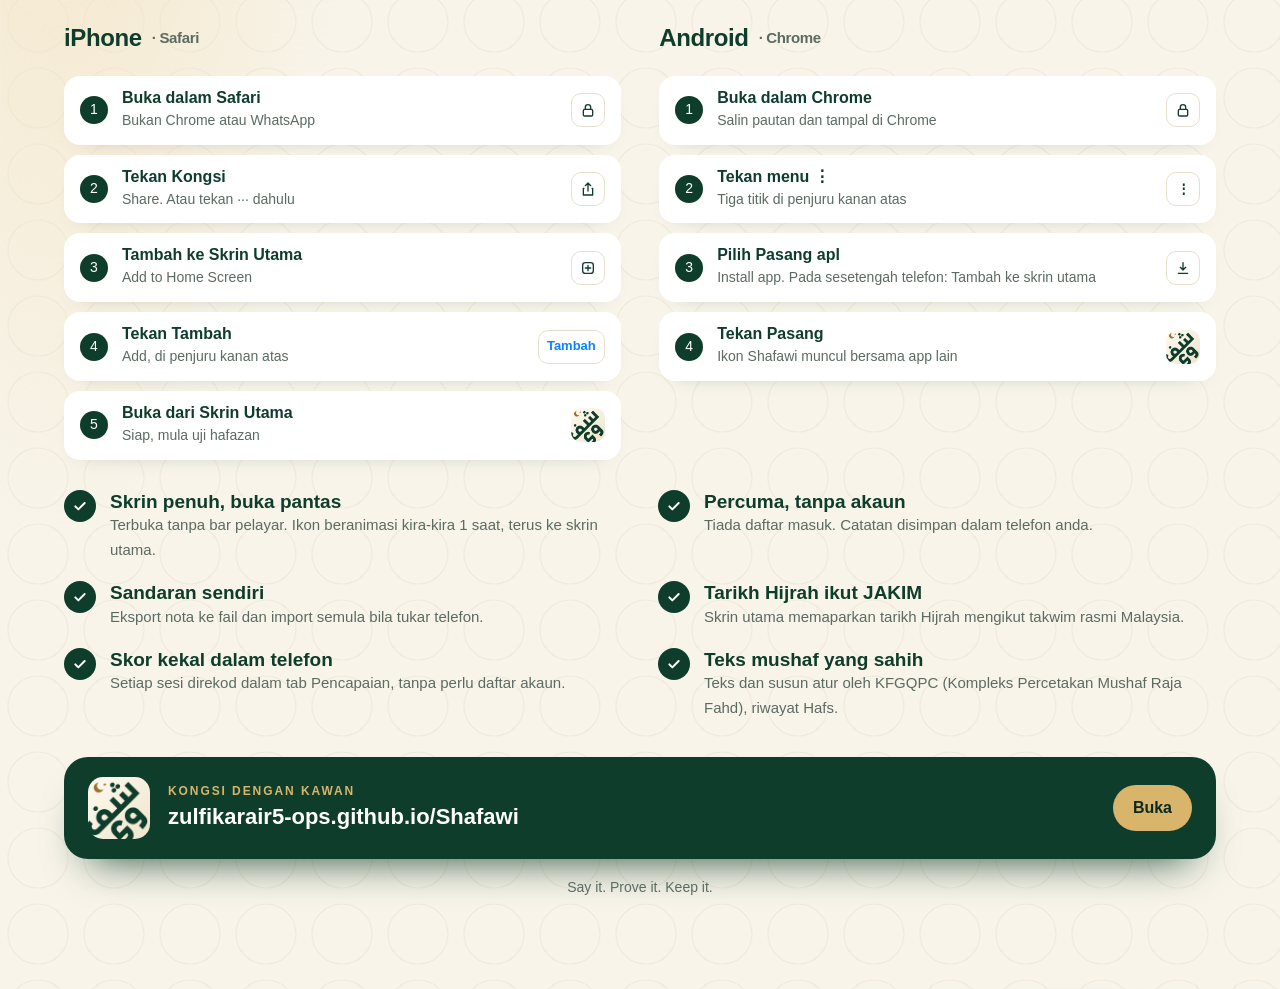
==== commit 87fe5b01: "Kemas kini halaman pengenalan: skor, Pencapaian, gambar skrin terkini - Bahagian baharu Skor & Penca" ====
--- a/pengenalan/index.html
+++ b/pengenalan/index.html
@@ -93,6 +93,7 @@
 .three figcaption span{display:block;font-weight:400;color:var(--mut);font-size:14px}
 .cats{display:flex;flex-wrap:wrap;gap:8px;margin:20px 0}
 .cats span{padding:7px 13px;border-radius:999px;background:#f3ead6;color:var(--gold);font-weight:650;font-size:14px}
+.cats span.auto{background:#e3efe6;color:var(--hi)}
 .reps{display:flex;align-items:center;gap:12px;margin-top:14px;color:var(--mut);font-size:15px}
 .reps i{display:flex;gap:5px}.reps u{width:22px;height:6px;border-radius:3px;background:var(--gold)}.reps u.o{background:var(--line)}
 .note{font-size:13px;color:var(--mut);margin-top:18px}
@@ -153,7 +154,7 @@
    <img class="icon" src="img/icon.png" alt="Ikon Shafawi">
    
    <h1>Uji <em>hafazan Quran</em> terus dari telefon</h1>
-   <p class="lead">Shafawi memaparkan satu ayat. Anda sambung bacaan dari ingatan, teka surahnya, kemudian teka di mana ayat itu terletak dalam Mushaf Madinah. Ayat yang selalu tersangkut dicatat untuk diulang.</p>
+   <p class="lead">Shafawi memaparkan satu ayat. Anda sambung bacaan dari ingatan, teka surahnya, kemudian teka di mana ayat itu terletak dalam Mushaf Madinah. Setiap jawapan diberi markah, dan ayat yang tersilap boleh terus disimpan ke Catatan untuk diulang.</p>
    <div class="cta"><a class="link" href="../"><svg viewBox="0 0 24 24" fill="none" stroke="currentColor" stroke-width="2.2" stroke-linecap="round"><rect x="5" y="11" width="14" height="10" rx="2"/><path d="M8 11V8a4 4 0 018 0v3"/></svg>zulfikarair5-ops.github.io/Shafawi</a><span class="say">Say it. Prove it. Keep it.</span></div>
   </div>
   <div class="stage">
@@ -168,8 +169,8 @@
  <div class="in stats">
   <div class="st"><b>604</b><span>muka surat Mushaf Madinah, 15 baris</span></div>
   <div class="st"><b>6,236</b><span>ayat, riwayat Hafs, Rasm Uthmani</span></div>
+  <div class="st"><b>2</b><span>markah setiap soalan: surah dan kedudukan</span></div>
   <div class="st"><b>7</b><span>cara memilih ayat soalan</span></div>
-  <div class="st"><b>2</b><span>bahasa: Melayu dan English</span></div>
   <div class="st"><b>0</b><span>akaun. Berfungsi tanpa internet selepas dibuka sekali</span></div>
  </div>
 </section>
@@ -180,8 +181,8 @@
   <h2>Uji hafazan, <em>kemudian ulang</em> yang lemah</h2>
   <p class="lead">Shafawi dibina di atas dua ciri yang saling melengkapi.</p>
   <div class="feat">
-   <a class="fc g" href="#uji"><span class="fi"><svg viewBox="0 0 24 24" fill="none" stroke="currentColor" stroke-width="2" stroke-linecap="round" stroke-linejoin="round"><path d="M12 7c-2-1.6-5-2-8-1.5v12c3-.5 6 0 8 1.5 2-1.5 5-2 8-1.5v-12c-3-.5-6-.1-8 1.5zM12 7v12"/></svg></span><div class="lbl">Ciri utama 1</div><h3>Tebuk Ayat</h3><p>App papar satu ayat. Anda sambung dari ingatan, kemudian buktikan anda tahu di mana ia berada.</p><ul><li>7 mod: 30 juzuk, juzuk, surah, julat muka surat dan lain-lain</li><li>Kenal pasti surah daripada 4 pilihan</li><li>Teka kedudukan ayat pada Mushaf Madinah, lihat muka surat penuh</li></ul><span class="more">Lihat 4 langkahnya &darr;</span></a>
-   <a class="fc" href="#catatan"><span class="fi"><svg viewBox="0 0 24 24" fill="none" stroke="currentColor" stroke-width="2" stroke-linecap="round" stroke-linejoin="round"><path d="M4 20h4L19 9l-4-4L4 16zM14 6l4 4"/></svg></span><div class="lbl">Ciri utama 2</div><h3>Catatan <em>Muraja'ah</em></h3><p>Ayat yang tersangkut dicatat supaya diulang sehingga benar-benar lekat.</p><ul><li>4 kategori: Ayat Mutasyabihat, Perkataan, Kepala ayat, Kepala muka surat</li><li>5 kotak ulangan, cukup 5 nota ditanda selesai</li><li>Mod soalan "Dari nota" menguji ayat sebelum setiap ayat lemah</li></ul><span class="more">Lihat Catatan &darr;</span></a>
+   <a class="fc g" href="#uji"><span class="fi"><svg viewBox="0 0 24 24" fill="none" stroke="currentColor" stroke-width="2" stroke-linecap="round" stroke-linejoin="round"><path d="M12 7c-2-1.6-5-2-8-1.5v12c3-.5 6 0 8 1.5 2-1.5 5-2 8-1.5v-12c-3-.5-6-.1-8 1.5zM12 7v12"/></svg></span><div class="lbl">Ciri utama 1</div><h3>Tebuk Ayat</h3><p>App papar satu ayat. Anda sambung dari ingatan, kemudian buktikan anda tahu di mana ia berada.</p><ul><li>7 mod: 30 juzuk, juzuk, surah, julat muka surat dan lain-lain</li><li>Kenal pasti surah daripada 4 pilihan</li><li>Teka kedudukan ayat pada Mushaf Madinah, lihat muka surat penuh</li><li>Skor setiap sesi, dengan gelaran dan graf dalam tab Pencapaian</li></ul><span class="more">Lihat 4 langkahnya &darr;</span></a>
+   <a class="fc" href="#catatan"><span class="fi"><svg viewBox="0 0 24 24" fill="none" stroke="currentColor" stroke-width="2" stroke-linecap="round" stroke-linejoin="round"><path d="M4 20h4L19 9l-4-4L4 16zM14 6l4 4"/></svg></span><div class="lbl">Ciri utama 2</div><h3>Catatan <em>Muraja'ah</em></h3><p>Ayat yang tersangkut dicatat supaya diulang sehingga benar-benar lekat.</p><ul><li>4 kategori: Ayat Mutasyabihat, Perkataan, Kepala ayat, Kepala muka surat</li><li>Ayat yang salah dalam sesi boleh disimpan terus dengan satu tekan</li><li>5 kotak ulangan, cukup 5 ulangan nota ditanda selesai</li><li>Mod soalan "Dari nota" menguji ayat sebelum setiap ayat lemah</li></ul><span class="more">Lihat Catatan &darr;</span></a>
   </div>
  </div>
 </section>
@@ -193,9 +194,30 @@
   <p class="lead">Setiap soalan menguji bacaan, surah dan letak ayat pada muka surat.</p>
   <div class="flow">
    <div class="step"><div class="ph"><div class="scr"><div class="sb"><span>9:41</span><i><u></u></i></div><img src="img/03-soalan-light.webp" alt="Skrin soalan"></div></div><div><div class="lbl"><span class="pill">1</span>Langkah 1</div><h3>Sambung <em>ayat</em></h3><p>Baca sambungannya dari ingatan. Buka ayat seterusnya atau sebelumnya untuk menyemak.</p></div></div>
-   <div class="step"><div class="ph"><div class="scr"><div class="sb"><span>9:41</span><i><u></u></i></div><img src="img/04-surah-light.webp" alt="Kenal pasti surah"></div></div><div><div class="lbl"><span class="pill">2</span>Langkah 2</div><h3>Kenal pasti <em>surah</em></h3><p>Empat pilihan, tiga daripadanya surah berdekatan supaya benar-benar teruji.</p></div></div>
-   <div class="step"><div class="ph"><div class="scr"><div class="sb"><span>9:41</span><i><u></u></i></div><img src="img/05-teka-light.webp" alt="Kenal pasti kedudukan"></div></div><div><div class="lbl"><span class="pill">3</span>Langkah 3</div><h3>Kenal pasti <em>kedudukan</em></h3><p>Muka kiri atau kanan, atas atau bawah. Tekan tempat ayat itu bermula.</p></div></div>
-   <div class="step"><div class="ph"><div class="scr"><div class="sb"><span>9:41</span><i><u></u></i></div><img src="img/06-jawapan-light.webp" alt="Skrin jawapan"></div></div><div><div class="lbl"><span class="pill">4</span>Langkah 4</div><h3>Lihat <em>jawapan</em></h3><p>Keputusan kedudukan ayat, dengan muka surat penuh dan ayat soalan berwarna. Selak muka sebelum dan selepas.</p></div></div>
+   <div class="step"><div class="ph"><div class="scr"><div class="sb"><span>9:41</span><i><u></u></i></div><img src="img/04-surah-light.webp" alt="Kenal pasti surah"></div></div><div><div class="lbl"><span class="pill">2</span>Langkah 2</div><h3>Kenal pasti <em>surah</em></h3><p>Empat pilihan, tiga daripadanya surah berdekatan supaya benar-benar teruji. Betul, dapat 1 markah.</p></div></div>
+   <div class="step"><div class="ph"><div class="scr"><div class="sb"><span>9:41</span><i><u></u></i></div><img src="img/05-teka-light.webp" alt="Kenal pasti kedudukan"></div></div><div><div class="lbl"><span class="pill">3</span>Langkah 3</div><h3>Kenal pasti <em>kedudukan</em></h3><p>Muka kiri atau kanan, atas atau bawah. App menilai ikut baris perkataan pertama ayat itu.</p></div></div>
+   <div class="step"><div class="ph"><div class="scr"><div class="sb"><span>9:41</span><i><u></u></i></div><img src="img/06-jawapan-light.webp" alt="Skrin jawapan"></div></div><div><div class="lbl"><span class="pill">4</span>Langkah 4</div><h3>Lihat <em>jawapan</em></h3><p>Keputusan kedudukan dan 1 markah lagi, dengan muka surat penuh dan ayat soalan berwarna emas.</p></div></div>
+  </div>
+ </div>
+</section>
+
+<section class="band" id="skor">
+ <div class="in split">
+  <div>
+   <div class="lbl">Skor &middot; Pencapaian</div>
+   <h2>Setiap sesi ada <em>markah</em></h2>
+   <p class="lead">Skor berjalan di penjuru soalan. Tekan <b>Tamat sesi</b> untuk lihat ringkasan: peratus, gelaran, berapa surah dan kedudukan yang betul, serta senarai ayat untuk diulang.</p>
+   <ol class="list">
+    <li><span class="pill" style="background:var(--gold)">1</span><div><b>Mumtaz</b><span>85 hingga 100%</span></div></li>
+    <li><span class="pill" style="background:var(--gold)">2</span><div><b>Jayyid Jiddan</b><span>70 hingga 84%</span></div></li>
+    <li><span class="pill" style="background:var(--gold)">3</span><div><b>Jayyid</b><span>50 hingga 69%</span></div></li>
+    <li><span class="pill" style="background:var(--gold)">4</span><div><b>Maqbul</b><span>Bawah 50%. Teruskan usaha</span></div></li>
+   </ol>
+   <p class="lead" style="margin-top:20px">Tab <b>Pencapaian</b> menunjukkan graf 7 hari, purata skor dan setiap sesi lepas mengikut hari, walaupun beberapa sesi dalam sehari.</p>
+  </div>
+  <div class="pics two">
+   <div class="ph"><div class="scr"><div class="sb"><span>9:41</span><i><u></u></i></div><img src="img/10-ringkasan-light.webp" alt="Ringkasan Tamat sesi"></div></div>
+   <div class="ph"><div class="scr"><div class="sb"><span>9:41</span><i><u></u></i></div><img src="img/11-pencapaian-light.webp" alt="Tab Pencapaian"></div></div>
   </div>
  </div>
 </section>
@@ -206,7 +228,7 @@
   <div>
    <div class="lbl">Pilih mod</div>
    <h2>Tujuh cara <em>memilih ayat</em></h2>
-   <p class="lead">Uji seluruh Quran, atau fokus pada bahagian yang sedang diulang.</p>
+   <p class="lead">Uji seluruh Quran, atau fokus pada bahagian yang sedang diulang. Setiap soalan 2 markah: surah betul 1 markah, kedudukan betul 1 markah.</p>
    <ol class="list">
     <li><span class="pill">1</span><div><b>30 juzuk</b><span>Mana-mana ayat dalam Quran</span></div></li>
     <li><span class="pill">2</span><div><b>Juzuk</b><span>Pilih satu juzuk</span></div></li>
@@ -226,7 +248,8 @@
    <div class="lbl">Ciri utama 2 &middot; Catatan</div>
    <h2>Catatan <em>Muraja'ah</em></h2>
    <p class="lead">Ayat yang tersangkut tidak dilupakan. Pilih surah dan ayat, teks ayat terus dipaparkan, kemudian pilih kategori dan tulis catatan.</p>
-   <div class="cats"><span>Ayat Mutasyabihat</span><span>Perkataan</span><span>Kepala ayat</span><span>Kepala muka surat</span></div>
+   <div class="cats"><span>Ayat Mutasyabihat</span><span>Perkataan</span><span>Kepala ayat</span><span>Kepala muka surat</span><span class="auto">Salah teka surah</span><span class="auto">Salah kedudukan</span></div>
+   <p class="lead">Dua kategori terakhir diisi sendiri oleh app bila anda simpan ayat yang salah dari sesi Tebuk Ayat.</p>
    <p class="lead">Semua nota tersusun dalam tab <b>Catatan</b> ikut turutan mushaf, dengan penapis Aktif, Selesai dan Semua. Tandakan setiap kali ayat itu diulang.</p>
    <div class="reps"><i><u></u><u></u><u></u><u class="o"></u><u class="o"></u></i>Cukup 5 ulangan, nota ditanda selesai.</div>
    <p class="note">Nota dalam gambar ialah contoh.</p>
@@ -242,7 +265,7 @@
  <div class="in" style="text-align:center">
   <div class="lbl" style="justify-content:center">Bahasa dan tema</div>
   <h2>Dua bahasa, <em>siang dan malam</em></h2>
-  <p class="lead" style="margin:0 auto">Tekan BM atau EN untuk tukar bahasa. Mod gelap ikut tetapan telefon, atau tukar sendiri dengan butang bulan.</p>
+  <p class="lead" style="margin:0 auto">Tekan BM atau EN di atas untuk tukar bahasa, termasuk menu bawah: Utama, Tebuk, Catatan dan Pencapaian. Mod gelap ikut tetapan telefon, atau tukar sendiri dengan butang bulan.</p>
   <div class="three">
    <figure><div class="ph"><div class="scr"><div class="sb"><span>9:41</span><i><u></u></i></div><img src="img/01-home-light.webp" alt="Bahasa Melayu, mod cerah"></div></div><figcaption>Bahasa Melayu<span>Zamrud Siang</span></figcaption></figure>
    <figure><div class="ph"><div class="scr"><div class="sb"><span>9:41</span><i><u></u></i></div><img src="img/09-home-en-light.webp" alt="English, mod cerah"></div></div><figcaption>English<span>Zamrud Siang</span></figcaption></figure>
@@ -282,6 +305,8 @@
    <div class="ck"><i><svg viewBox="0 0 24 24" fill="none" stroke="currentColor" stroke-width="3" stroke-linecap="round" stroke-linejoin="round"><path d="M5 12.5l4.5 4.5L19 7.5"/></svg></i><div><b>Skrin penuh, buka pantas</b><span>Terbuka tanpa bar pelayar. Ikon beranimasi kira-kira 1 saat, terus ke skrin utama.</span></div></div>
    <div class="ck"><i><svg viewBox="0 0 24 24" fill="none" stroke="currentColor" stroke-width="3" stroke-linecap="round" stroke-linejoin="round"><path d="M5 12.5l4.5 4.5L19 7.5"/></svg></i><div><b>Percuma, tanpa akaun</b><span>Tiada daftar masuk. Catatan disimpan dalam telefon anda.</span></div></div>
    <div class="ck"><i><svg viewBox="0 0 24 24" fill="none" stroke="currentColor" stroke-width="3" stroke-linecap="round" stroke-linejoin="round"><path d="M5 12.5l4.5 4.5L19 7.5"/></svg></i><div><b>Sandaran sendiri</b><span>Eksport nota ke fail dan import semula bila tukar telefon.</span></div></div>
+   <div class="ck"><i><svg viewBox="0 0 24 24" fill="none" stroke="currentColor" stroke-width="3" stroke-linecap="round" stroke-linejoin="round"><path d="M5 12.5l4.5 4.5L19 7.5"/></svg></i><div><b>Tarikh Hijrah ikut JAKIM</b><span>Skrin utama memaparkan tarikh Hijrah mengikut takwim rasmi Malaysia.</span></div></div>
+   <div class="ck"><i><svg viewBox="0 0 24 24" fill="none" stroke="currentColor" stroke-width="3" stroke-linecap="round" stroke-linejoin="round"><path d="M5 12.5l4.5 4.5L19 7.5"/></svg></i><div><b>Skor kekal dalam telefon</b><span>Setiap sesi direkod dalam tab Pencapaian, tanpa perlu daftar akaun.</span></div></div>
    <div class="ck"><i><svg viewBox="0 0 24 24" fill="none" stroke="currentColor" stroke-width="3" stroke-linecap="round" stroke-linejoin="round"><path d="M5 12.5l4.5 4.5L19 7.5"/></svg></i><div><b>Teks mushaf yang sahih</b><span>Teks dan susun atur oleh KFGQPC (Kompleks Percetakan Mushaf Raja Fahd), riwayat Hafs.</span></div></div>
   </div>
 
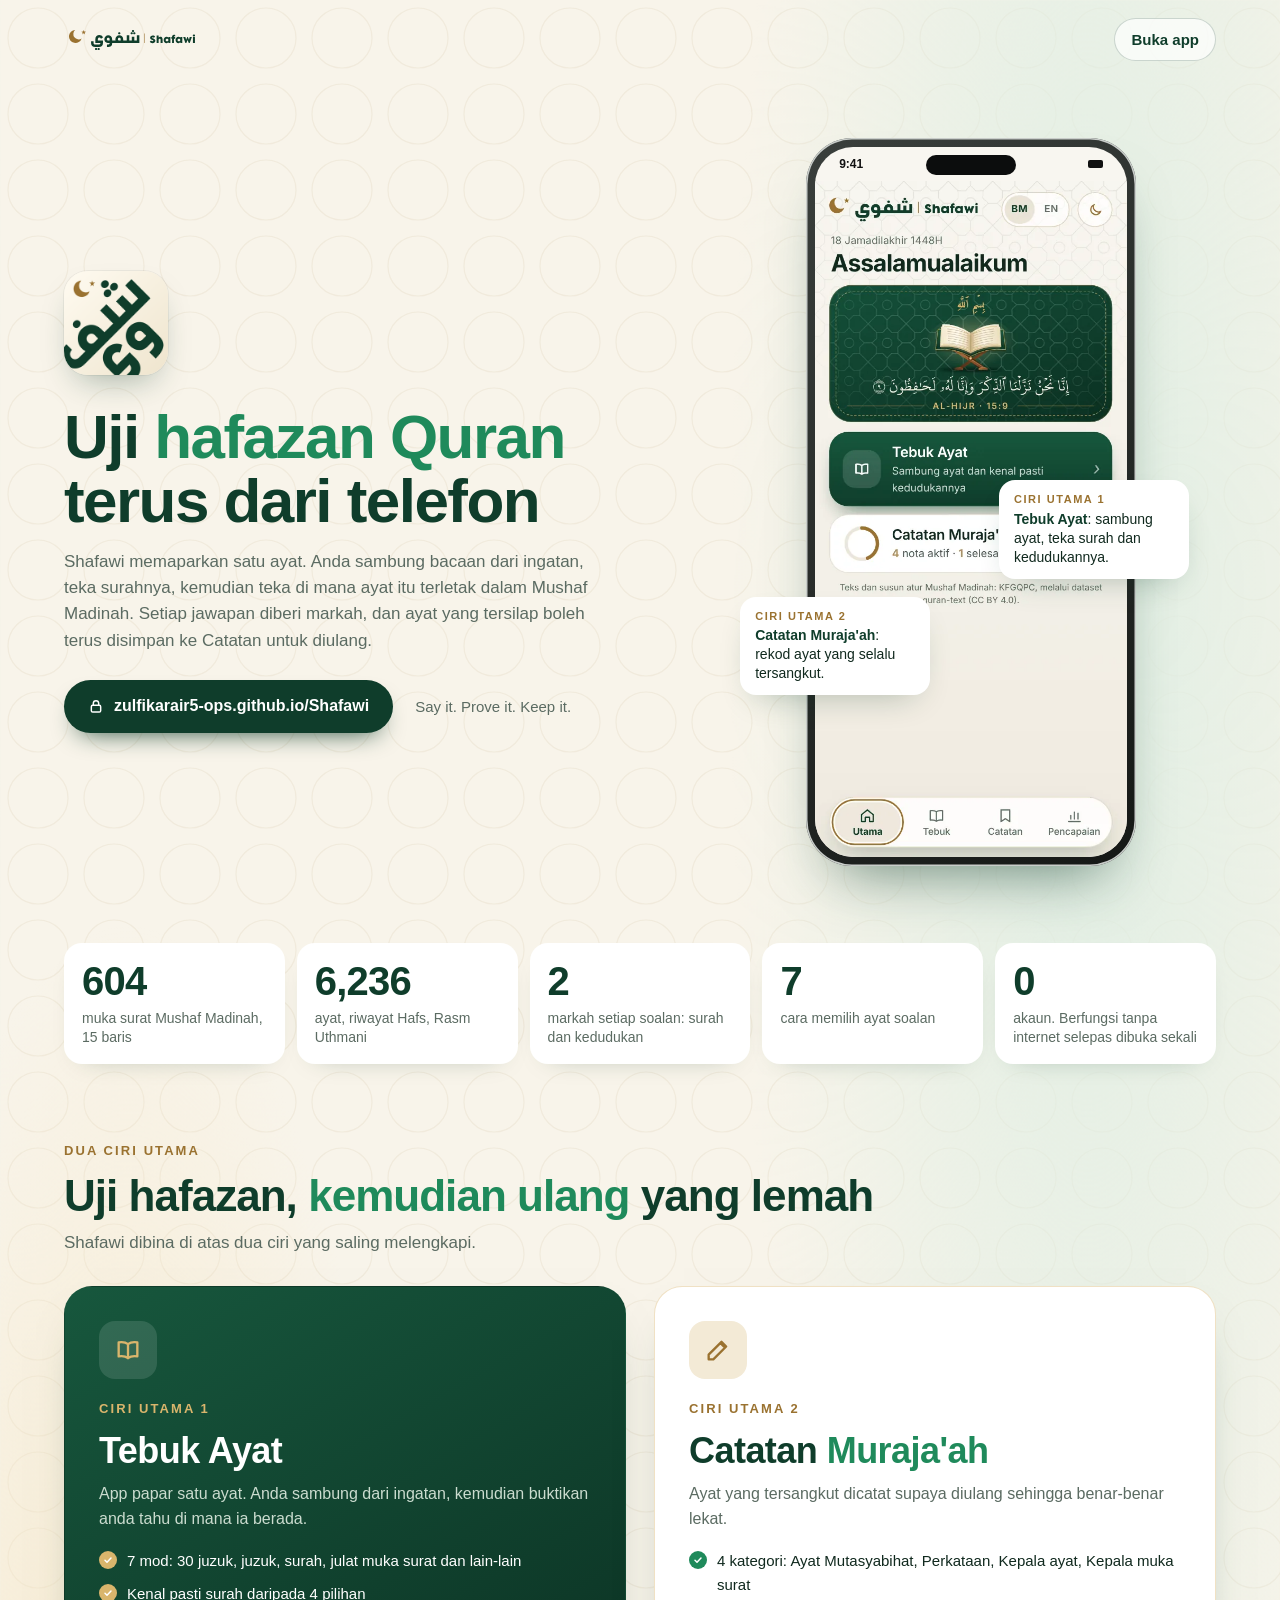
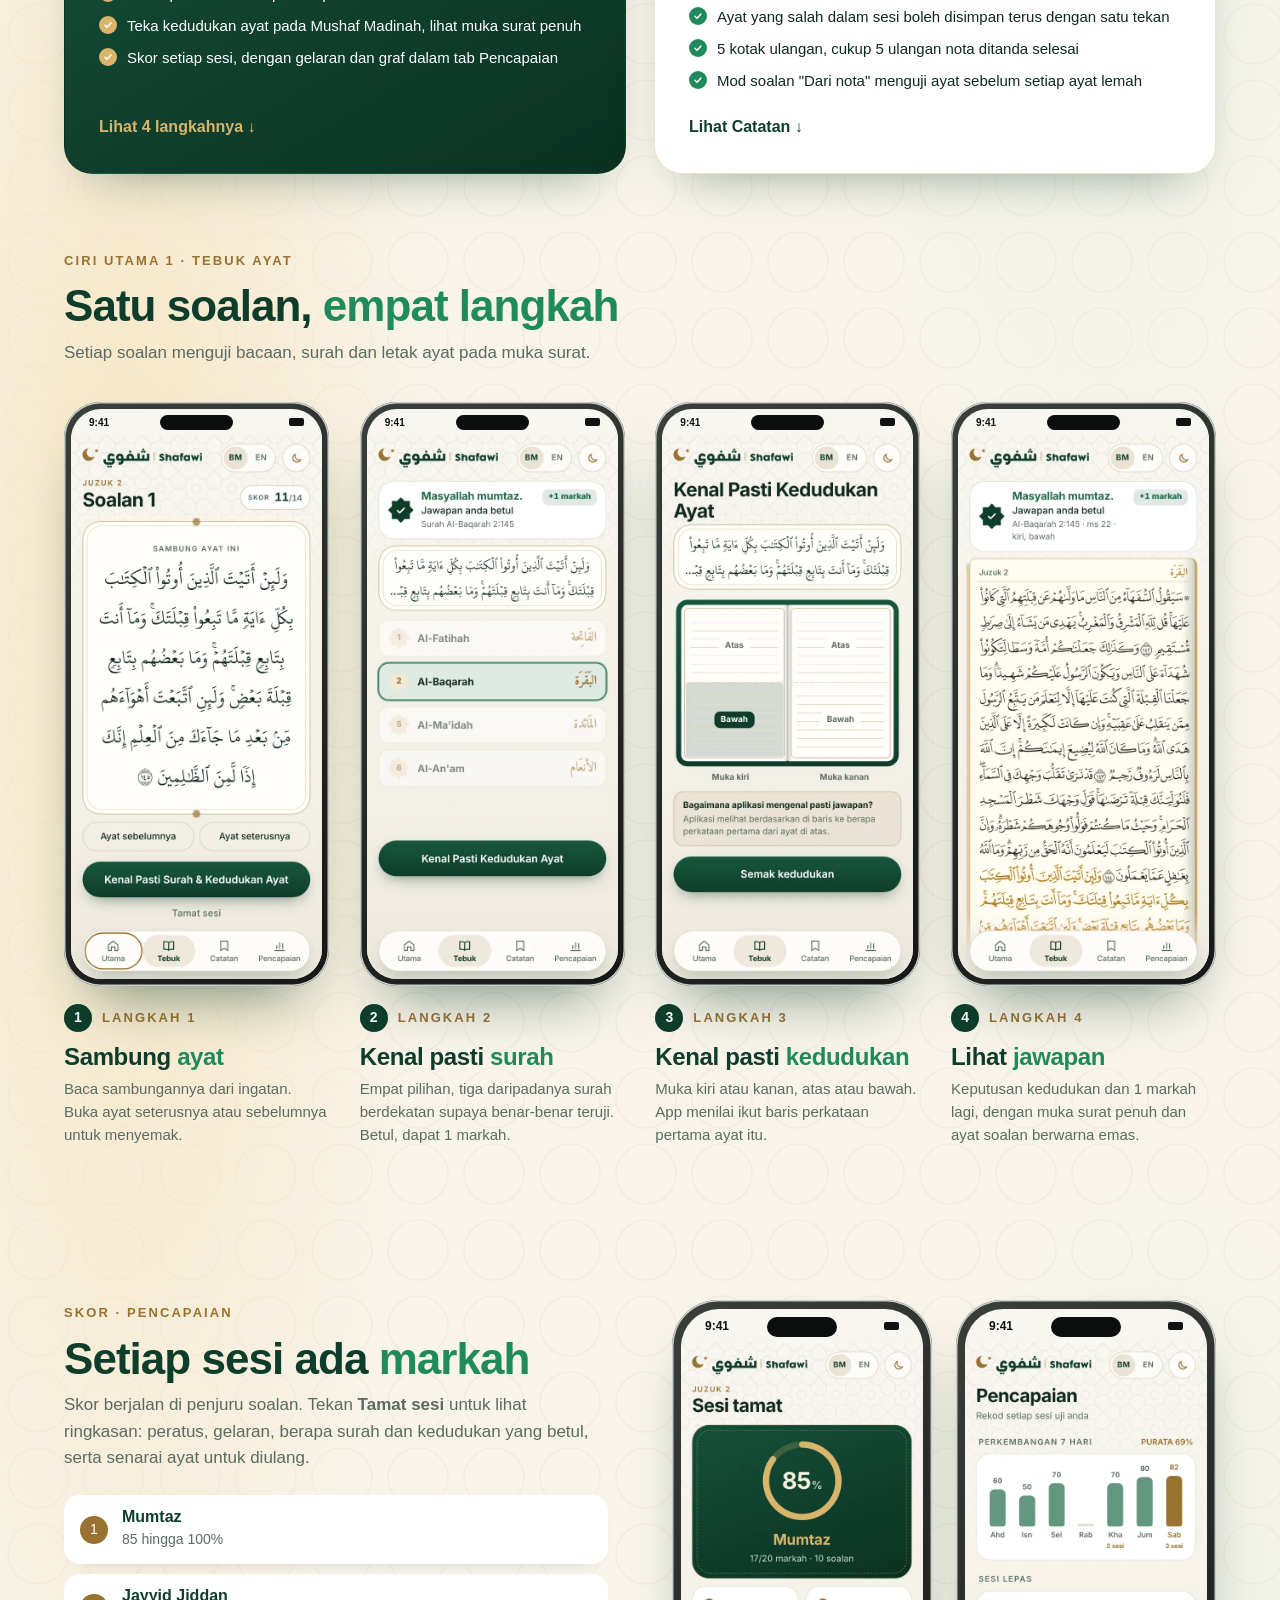
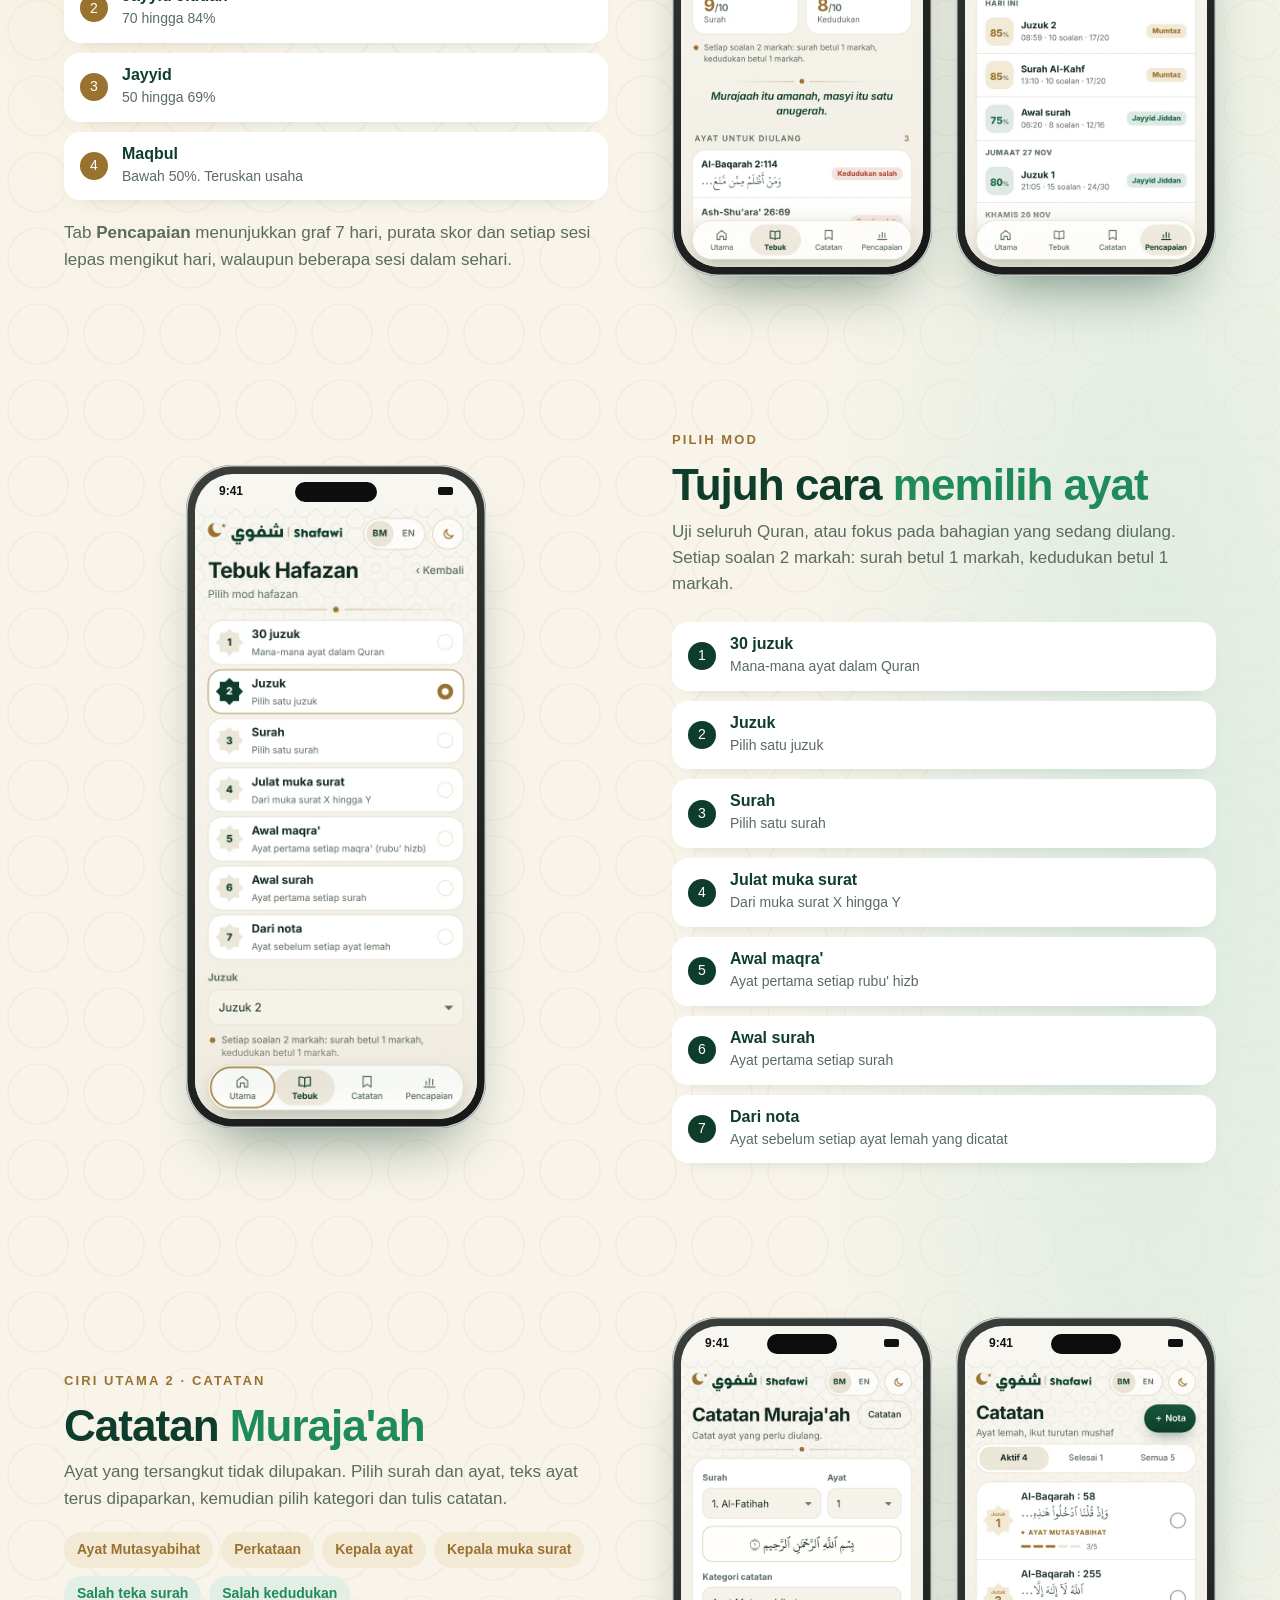
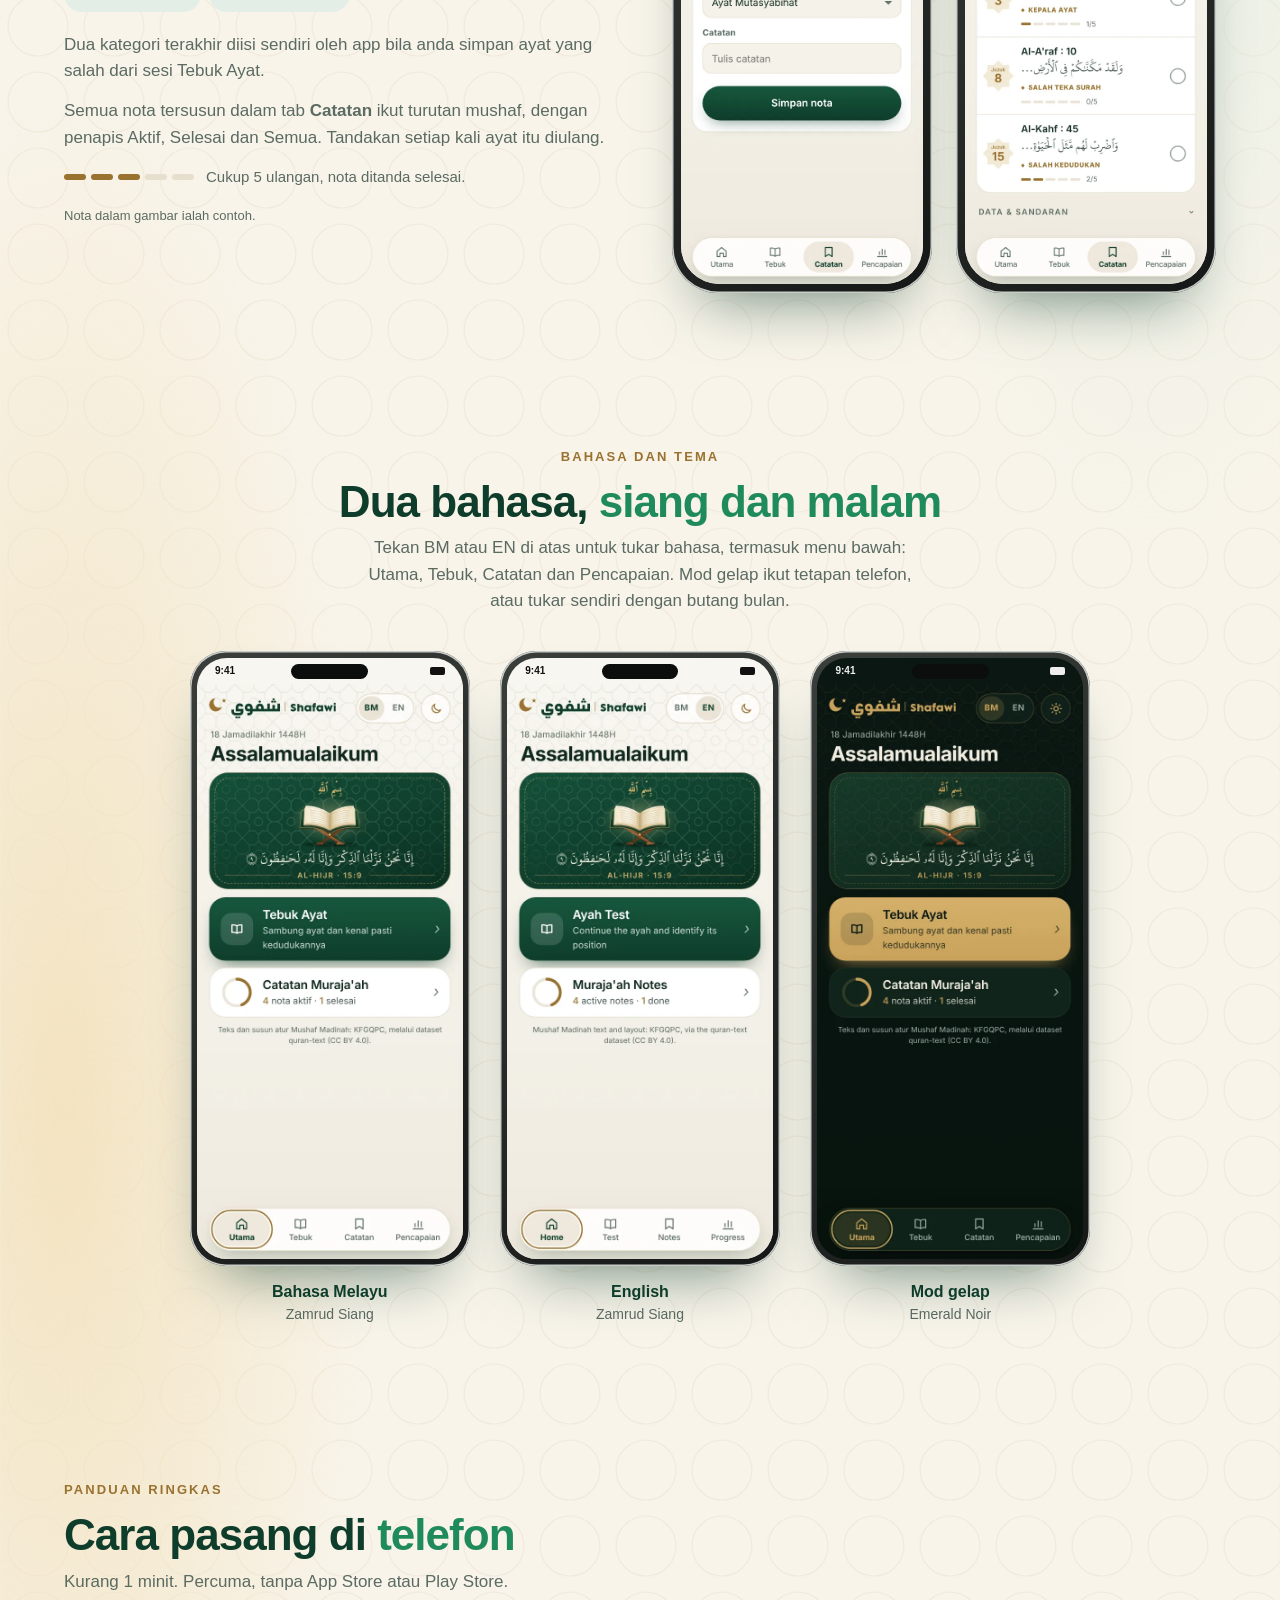
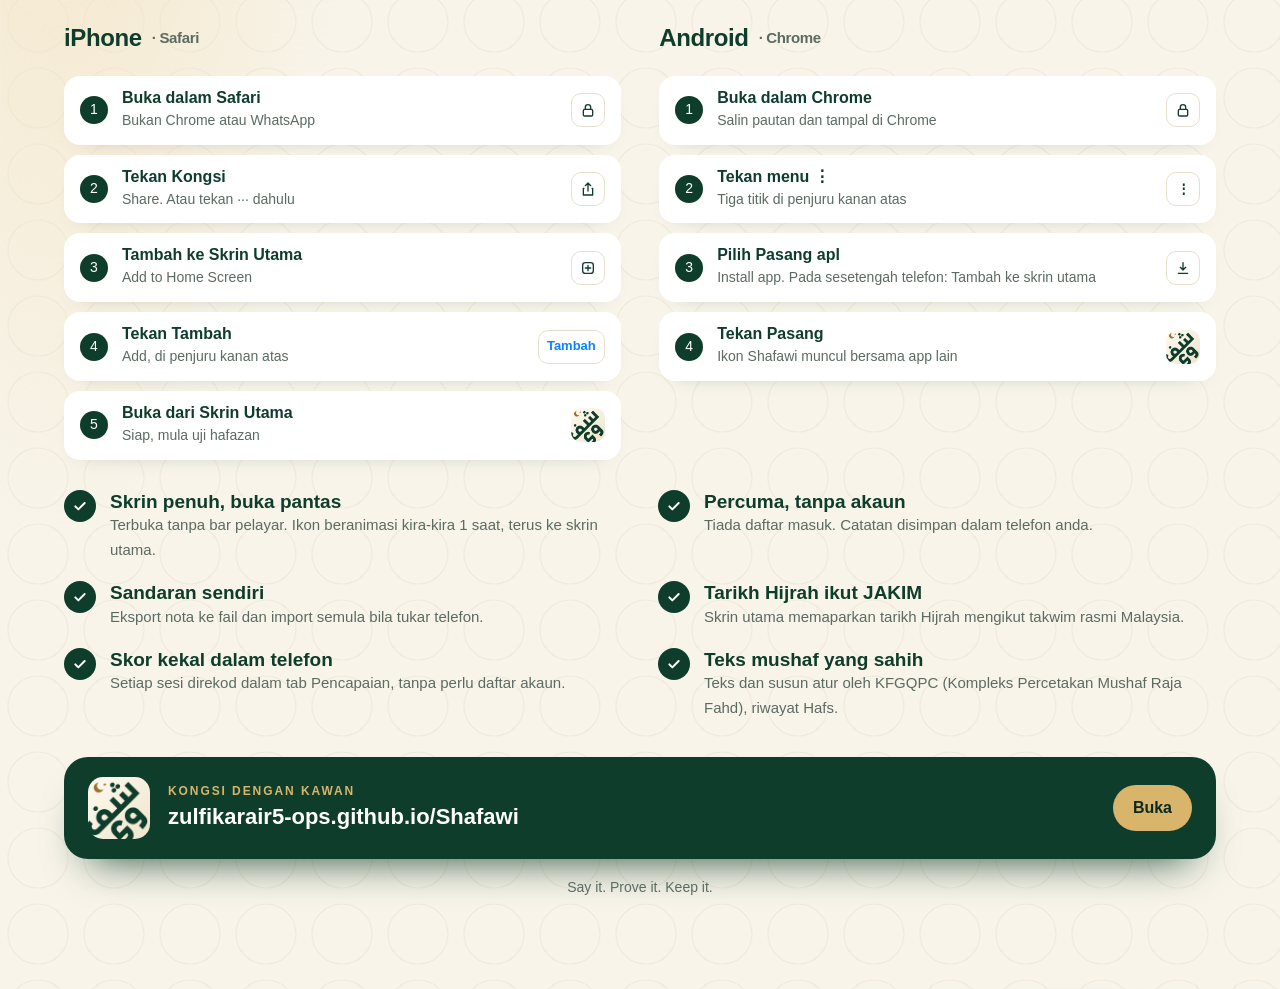
==== commit 2f300cda: "Jarak perenggan kategori Catatan Co-Authored-By: Claude Opus 5.5 <noreply@anthropic.com> Claude-Sess" ====
--- a/pengenalan/index.html
+++ b/pengenalan/index.html
@@ -249,7 +249,7 @@
    <h2>Catatan <em>Muraja'ah</em></h2>
    <p class="lead">Ayat yang tersangkut tidak dilupakan. Pilih surah dan ayat, teks ayat terus dipaparkan, kemudian pilih kategori dan tulis catatan.</p>
    <div class="cats"><span>Ayat Mutasyabihat</span><span>Perkataan</span><span>Kepala ayat</span><span>Kepala muka surat</span><span class="auto">Salah teka surah</span><span class="auto">Salah kedudukan</span></div>
-   <p class="lead">Dua kategori terakhir diisi sendiri oleh app bila anda simpan ayat yang salah dari sesi Tebuk Ayat.</p>
+   <p class="lead" style="margin-bottom:14px">Dua kategori terakhir diisi sendiri oleh app bila anda simpan ayat yang salah dari sesi Tebuk Ayat.</p>
    <p class="lead">Semua nota tersusun dalam tab <b>Catatan</b> ikut turutan mushaf, dengan penapis Aktif, Selesai dan Semua. Tandakan setiap kali ayat itu diulang.</p>
    <div class="reps"><i><u></u><u></u><u></u><u class="o"></u><u class="o"></u></i>Cukup 5 ulangan, nota ditanda selesai.</div>
    <p class="note">Nota dalam gambar ialah contoh.</p>
